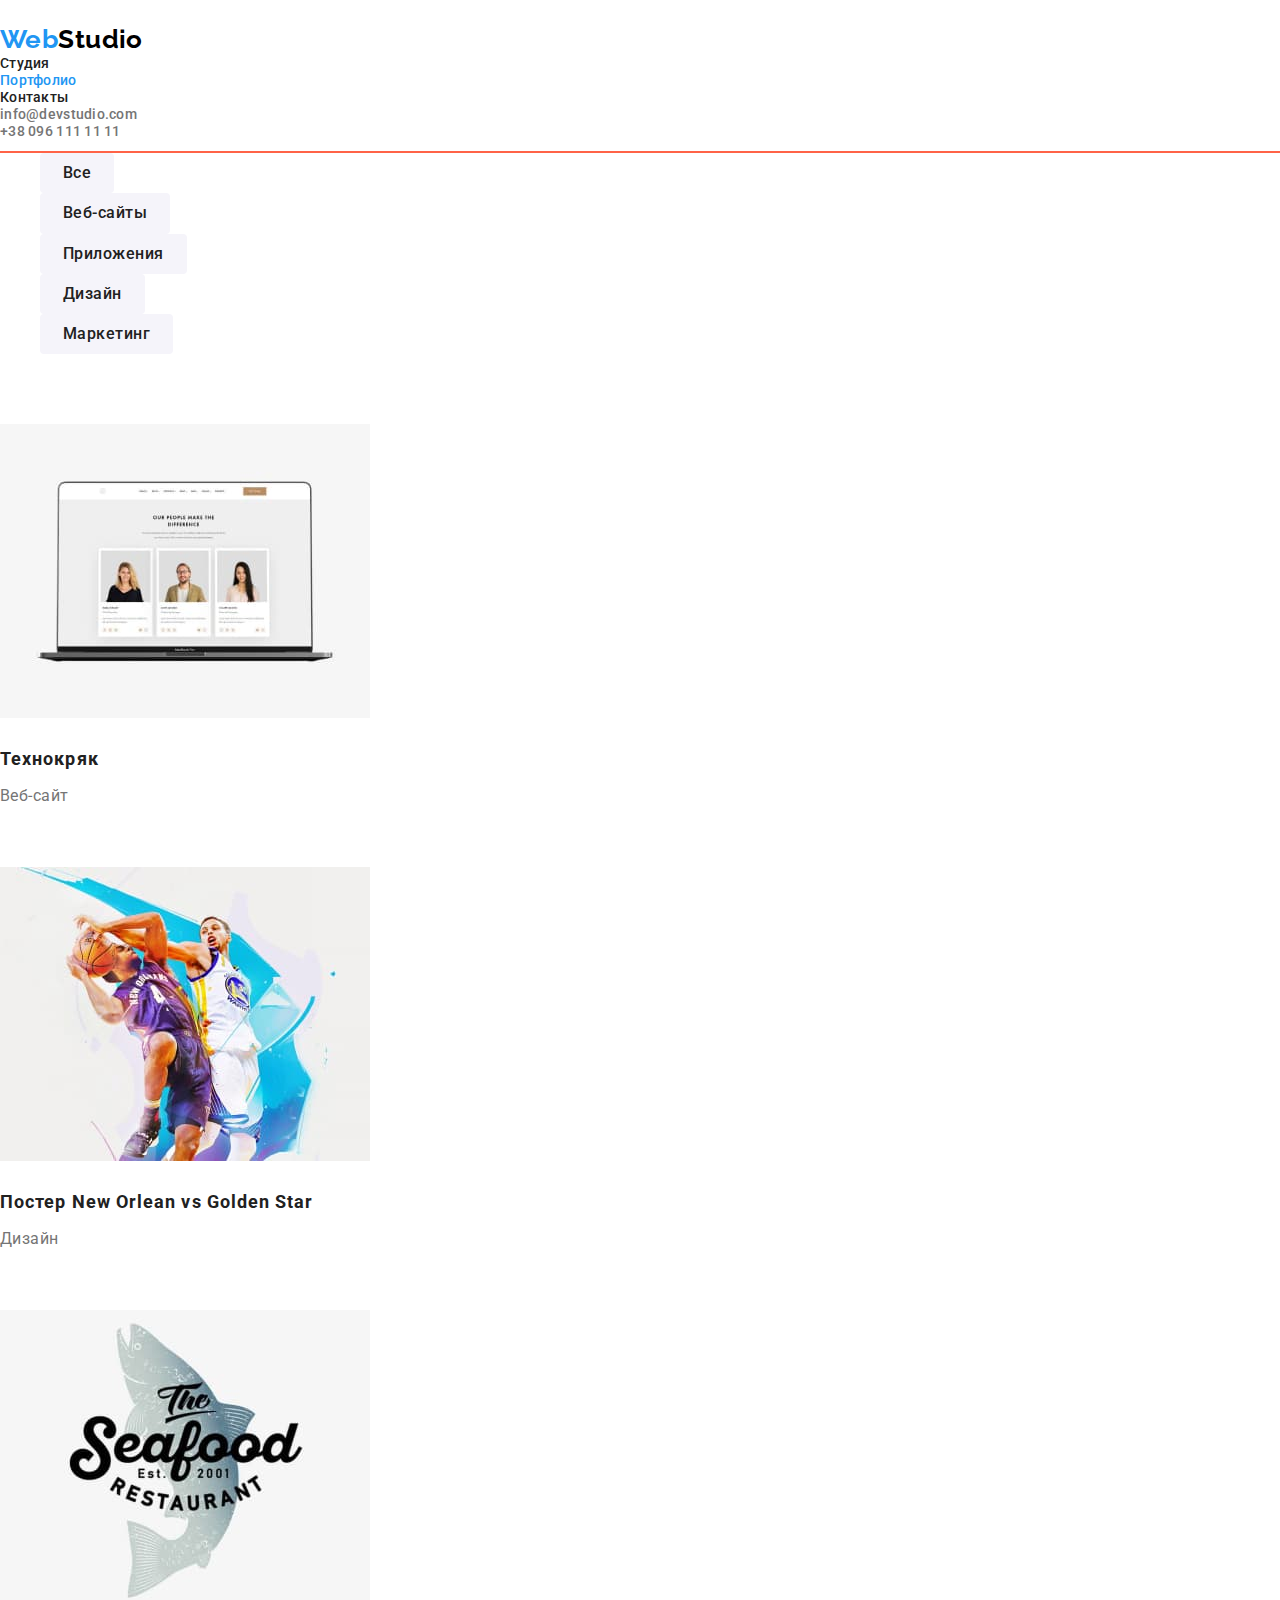
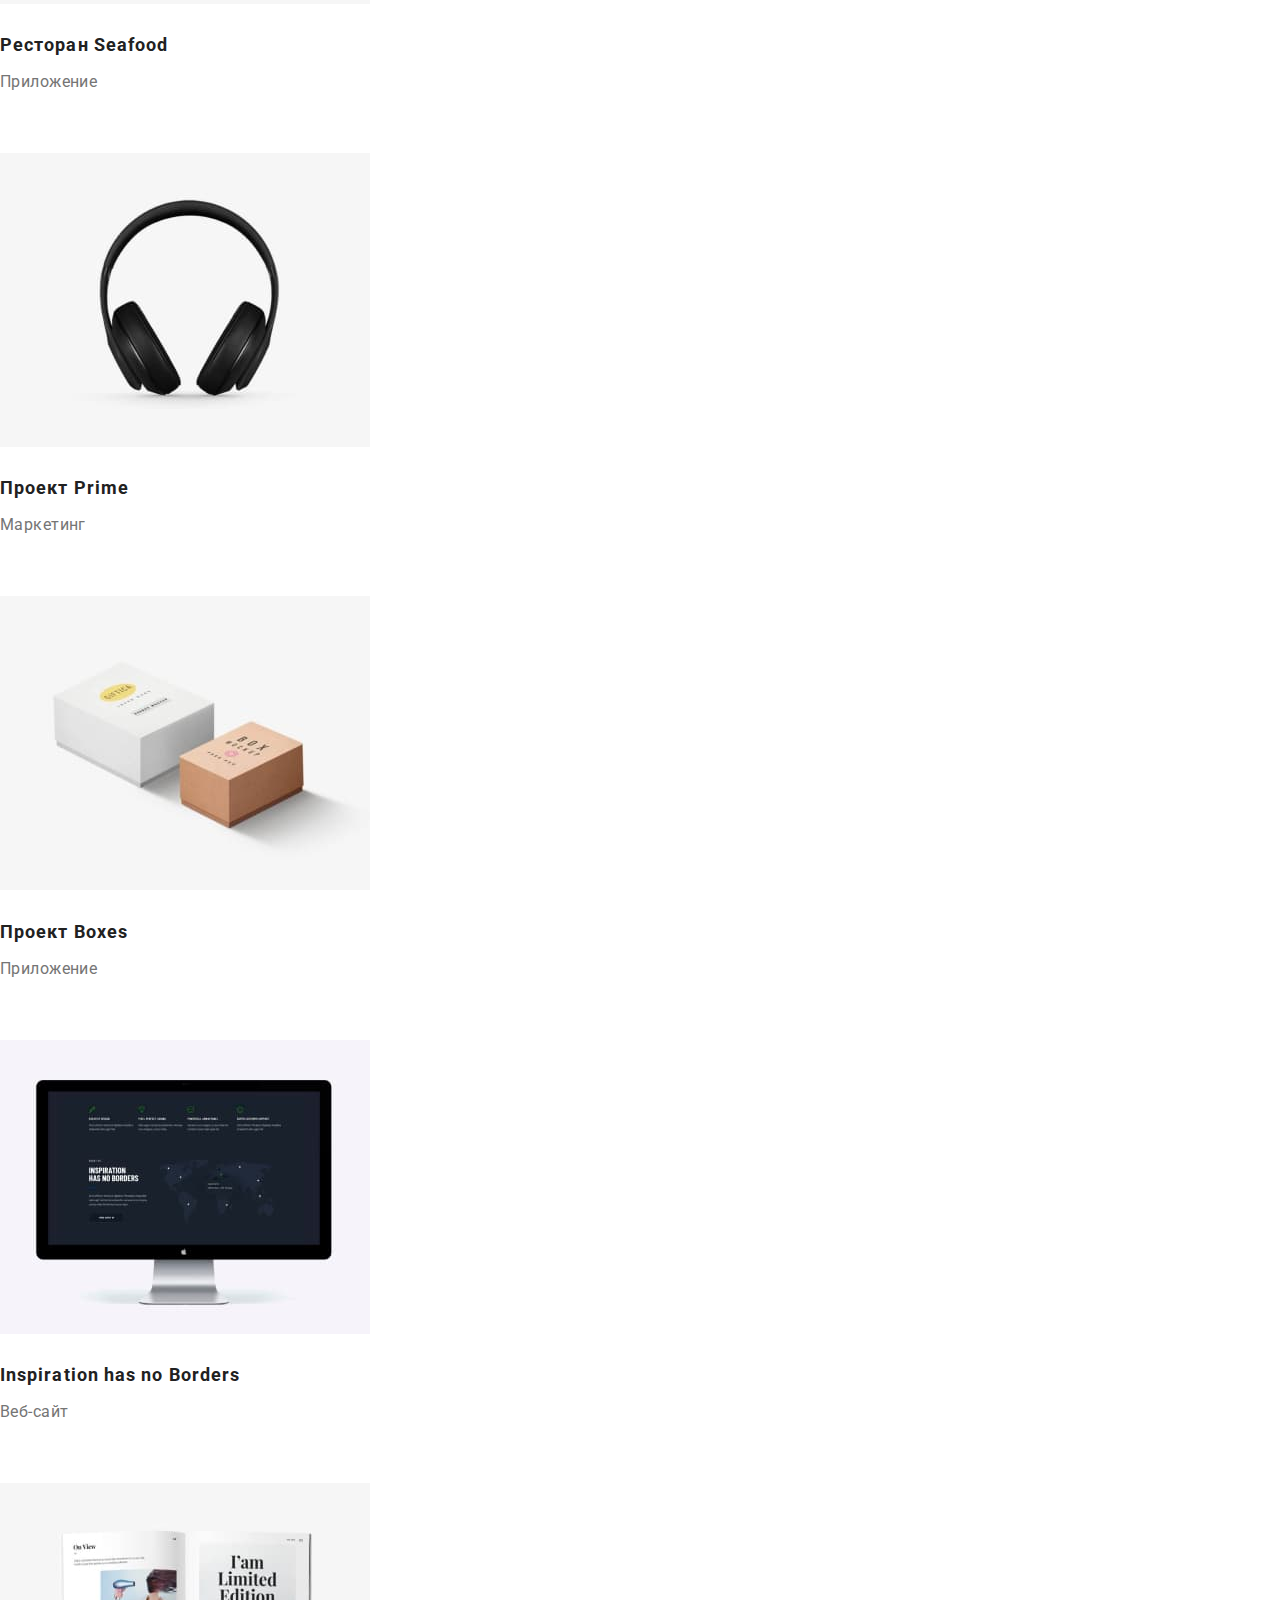
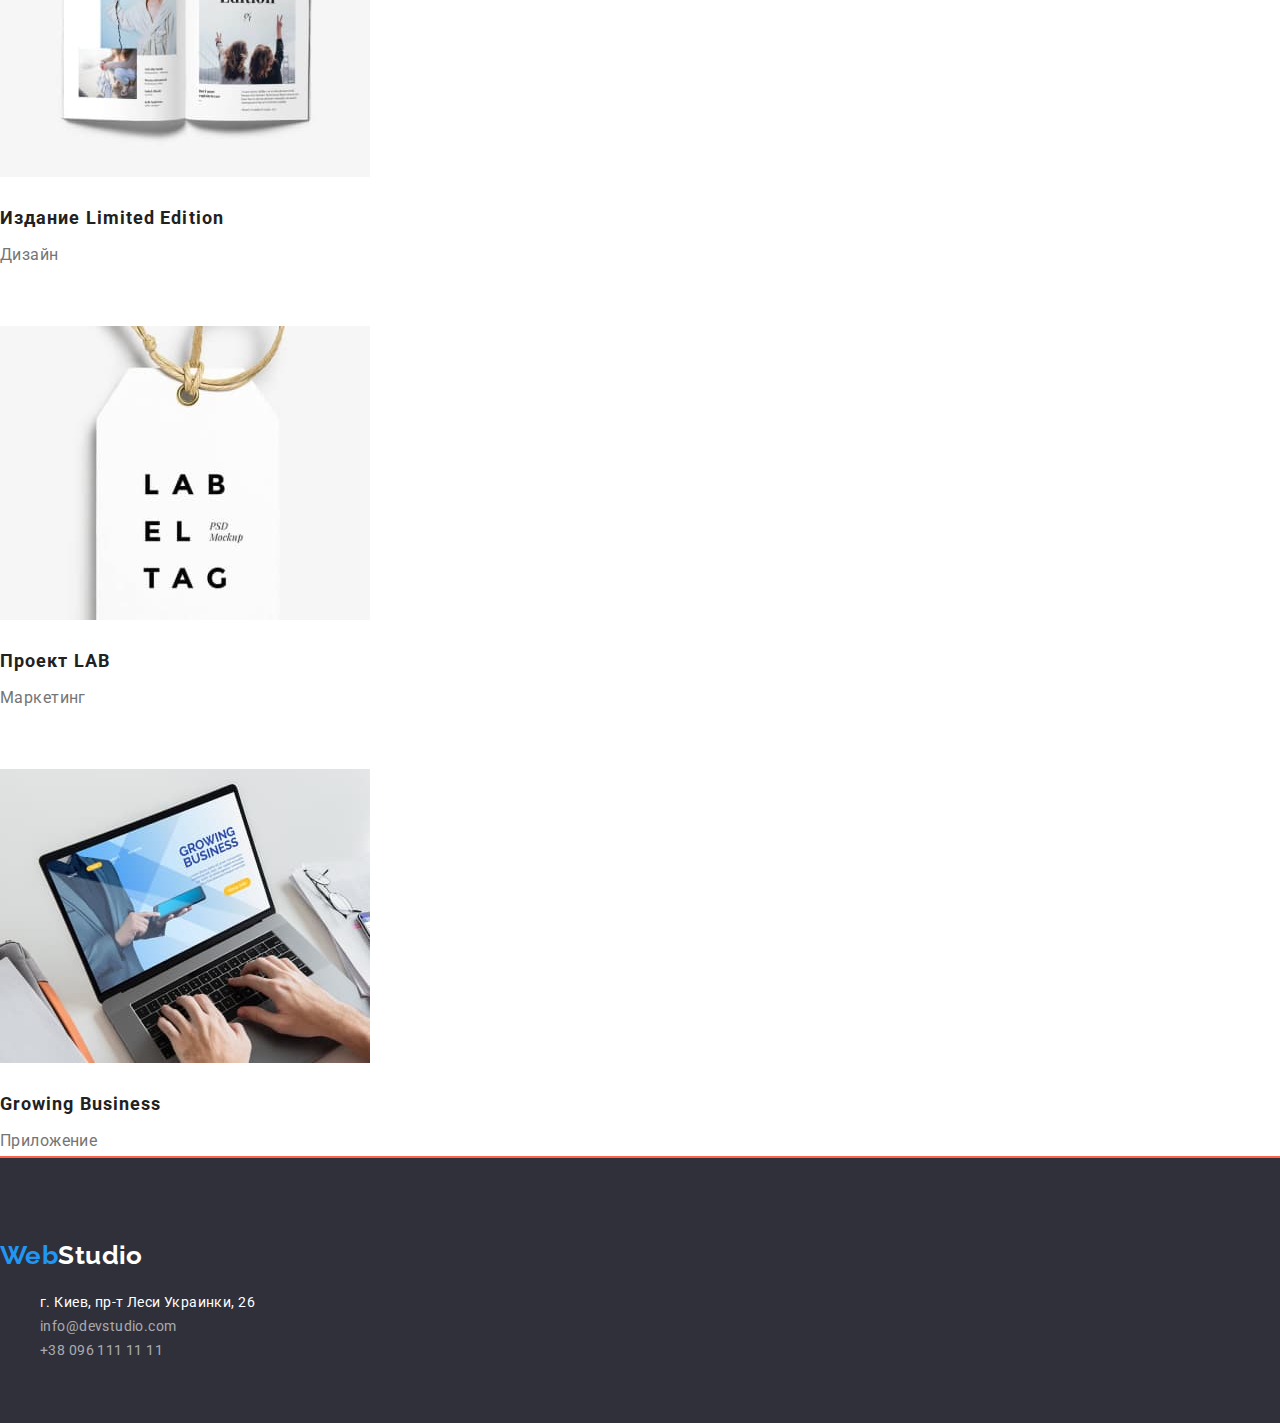
==== portfolio.html @ bc40f43e "Start" ====
<!DOCTYPE html>
<html lang="en">
<head>
    <meta charset="UTF-8">
    <meta http-equiv="X-UA-Compatible" content="IE=edge">
    <meta name="viewport" content="width=device-width, initial-scale=1.0">
    <title>Portfolio</title>
    <link rel="stylesheet" href="https://cdnjs.cloudflare.com/ajax/libs/modern-normalize/1.1.0/modern-normalize.min.css">
    <link href="https://fonts.googleapis.com/css2?family=Raleway:wght@700&family=Roboto:wght@400;500;700;900&display=swap" rel="stylesheet">
    <link rel="stylesheet" href="./css/styles.css">
</head>
<body>
    <header class="header">
        <!--Шапка сайта-->
        <nav>
            <a href="./index.html" class="logo"><span class="web">Web</span><span class="studio-head">Studio</span></a>
            <ul class="list">
                <li class="list-nav"><a href="./index.html" class="link">Студия</a></li>
                <li class="list-nav"><a href="./portfolio.html" class="portfolio link">Портфолио</a></li>
                <li class="list-nav"><a href="" class="link">Контакты</a></li>
            </ul>
            </nav>
            <ul class="list">
                <li class="list-auth"><a href="mailto:info@devstudio.com" class="button-auth">info@devstudio.com</a></li>
                <li class="list-auth"><a href="tel:+380961111111" class="button-auth">+38 096 111 11 11</a></li>

            </ul>
        
    </header>
    <main>
    <section class="conteiner">
        <h1 class="visually-hidden">Примеры работ</h1>
        <!-- Герой -->
        <ul class="filter">
            <li class="list"><button type="button" class="button-portfolio">Все</button></li>
            <li class="list"><button type="button" class="button-portfolio">Веб-сайты</button></li>
            <li class="list"><button type="button" class="button-portfolio">Приложения</button></li>
            <li class="list"><button type="button" class="button-portfolio">Дизайн</button></li>
            <li class="list"><button type="button" class="button-portfolio">Маркетинг</button></li>
           

        </ul>
        <ul class="list">
            <li><a href="" class="examples-link">
                <img src="./images/picture4.jpg" alt="Технокряк" width="370" height="294" class="pictures"> 
                <h2 class="examples-title">Технокряк</h2>
                <p class="examples-text">Веб-сайт</p>
                </a>
            </li>
            <li><a href="" class="examples-link">
                <img src="./images/picture5.jpg" alt="Постер" width="370" height="294" class="pictures">
                <h2 class="examples-title">Постер New Orlean vs Golden Star</h2>
                <p class="examples-text">Дизайн</p>
            </a>
            </li>
            <li>
                <a href="" class="examples-link">
                <img src="./images/picture6.jpg" alt="Ресторан Seafood" width="370" height="294" class="pictures">
                <h2 class="examples-title">Ресторан Seafood</h2>
                <p class="examples-text">Приложение</p>
            </a>
            
            </li>
            <li>
                <a href="" class="examples-link">
                <img src="./images/picture7.jpg" alt="Проект Prime" width="370" height="294" class="pictures">
                <h2 class="examples-title">Проект Prime</h2>
                <p class="examples-text">Маркетинг</p>
            </a>
            </li>
            <li>
                <a href="" class="examples-link">
                <img src="./images/picture8.jpg" alt="Проект Boxes" width="370" height="294" class="pictures">
                <h2 class="examples-title">Проект Boxes</h2>
                <p class="examples-text">Приложение</p>
            </a>
            </li>
            <li>
                <a href="" class="examples-link">
                <img src="./images/picture9.jpg" alt="Inspiration" width="370" height="294" class="pictures">
                <h2 class="examples-title">Inspiration has no Borders</h2>
                <p class="examples-text">Веб-сайт</p>
            </a>
            </li>
            <li>
                <a href="" class="examples-link">
                <img src="./images/picture10.jpg" alt="Издание" width="370" height="294" class="pictures">
                <h2 class="examples-title">Издание Limited Edition</h2>
                <p class="examples-text">Дизайн</p>
            </a>
            </li>
            <li>
                <a href="" class="examples-link">
                <img src="./images/picture11.jpg" alt="Проект LAB" width="370" height="294" class="pictures">
                <h2 class="examples-title">Проект LAB</h2>
                <p class="examples-text">Маркетинг</p>
            </a>
            </li>
            <li class="list">
                <a href="" class="examples-link">
                <img src="./images/picture12.jpg" alt="Growing Business" width="370" height="294" class="pictures">
                <h2 class="examples-title">Growing Business </h2>
                <p class="examples-text">Приложение</p>
            </a>
            </li>
        </ul>
    </section>
</main>
<footer class="footer">
    <!--Футер-->
    <a href="./index.html" class="logo"><span class="web">Web</span><span class="studio-footer">Studio</span></a>
<address>
   <ul class="list-adress">
  <li class="list"> <a href="https://goo.gl/maps/uKGxG5egsuMHE9eL8" target="_blank" rel="noopener norefferrer" class="map">г. Киев, пр-т Леси Украинки, 26</a></li>
   <li class="list"><a href="mailto:info@example.com" class="mail">info@devstudio.com</a></li>
   <li class="list"> <a href="tel:+380961111111" class="telephone">+38 096 111 11 11</a>

   </li>
</ul>
</address>

</footer>
</body>
</html>
---- css/styles.css ----
:root{
    --head-text-color:#FFFFFF;
    --secondary-hesd-color:#212121;
    --primary-text-color: #757575;
    --acent-color: #2196F3;
    --main-bacground-color:#E5E5E5;
    --bacground-hero-color:#2F303A;
    --footer-text-color: rgba(255, 255, 255, 0.6);
    --backgroun-footer-color: #2F303A;
    --logo-color: #000000;
    --team-background-color: #F5F4FA;



}
body{
    background-color: var(--head-text-color);
    color: var(--primary-text-color);
    font-family: "Roboto", sans-serif;
    font-size: 14px;
    letter-spacing: 0.03em;
    
    
}
.conteiner{
    margin-left: auto;
    margin-right: auto;
    width: 1200;
    outline: 2px solid tomato;
}
.button {
    display: inline-block;
    cursor: pointer;
    border-radius: 4px;
    border: 1px solid transparent;
    
    }
.visually-hidden{
    position: absolute;
    width: 1px;
    height: 1px;
    margin: -1px;
    border: 0;
    padding: 0;

    white-space: nowrap;
    clip-path: inset(100%);
    clip: rect(0 0 0 0);
    overflow: hidden;
    margin-top: 0;
    margin-bottom: 0;

}

.list{
list-style: none;
padding-left: 0;
margin: 0;
padding: 0px;
}



.list:hover,
.list:focus{
    color: var(--acent-color);
}
.link {
text-decoration: none;
color:var(--secondary-hesd-color);
font-family: 'Roboto';
font-weight: 500;
font-size: 14px;
line-height: 1.14;
letter-spacing: 0.02em;
}
.link:hover,
.link:focus{
    color: var(--acent-color);

}
.studia{
    color: var(--acent-color);

}
.feature-list{
    list-style: none;

}



.logo {
    color: var(--bacground-hero-color);
    font-family: "Raleway",sans-serif;
    font-weight: 700;
    font-size: 26px;
    line-height: 1.19;
    text-decoration: none; 
    display: inline-block;
    margin-top: 24px;
     
}


.studio-head{
    color: var(--logo-color);
}
.web{
    color: var(--acent-color);
}


 /* Site nav */

.link.portfolio{
    color: var(--acent-color);

}
.button-auth{
    color: var(--primary-text-color);
    font-family: 'Roboto';
font-weight: 500;
font-size: 14px;
line-height: 1.2;
letter-spacing: 0.02em;
text-decoration: none;
    
    
}
.button-auth:hover,
.button-auth:focus{
    color: var(--acent-color);
}
/* site autintification */

/*  site hero */
.hero{
    background-color:var(--bacground-hero-color) ;
    text-align: center;

}
.hero-title{
    margin-top: 0px;
    margin-bottom: 40px;
    color: var(--head-text-color);
    font-family: "Roboto";
font-weight: 900;
font-size: 44px;
line-height: 1.36;
letter-spacing: 0.06em;
text-align: center;
text-transform: uppercase;
}
.button-main{
    background-color: var(--acent-color);
    color: var(--head-text-color);
    font-family: "Roboto";
font-weight: 700;
font-size: 16px;
line-height: 1.87;
display: inline-block;
align-items: center;
text-align: center;
letter-spacing: 0.06em;
border-radius: 4px;
min-width: 200px;
padding: 10px 32px;


}
.hero{
    
}

    


/* Features*/
.section{
    padding-top: 94px;
    padding-bottom: 94px;
}
.feature-list .title{
    text-transform: uppercase;
    color: var(--secondary-hesd-color);
    font-family: "Roboto";
font-weight: 700;
font-size: 14px;
line-height: 1.14;
margin-top: 0;
margin-bottom: 0;

}
.feature-list{
 margin-top: 0;
margin-bottom: 0;


}
.feature-text{
    font-family: 'Roboto';
font-weight: 400;
font-size: 14px;
line-height: 1.71;
letter-spacing: 0.03em;
margin-top: 0;
margin-bottom: 94px;
}
.team-text{color: var(--primary-text-color);
    font-family: 'Roboto';
    font-weight: 400;
    font-size: 14px;
    line-height: 1.71;

}
/* Specialisation */
.specialisation-list {
    display: inline-block;
    margin-top: 0;
    margin-bottom: 94px;

}

.team{
    background-color:  var(--team-background-color);
}
.specialisation-title{
    margin-top: 0;
    margin-bottom: 50px;
    color: var(--secondary-hesd-color);
    font-family: "Roboto";
font-weight: 700;
font-size: 36px;
line-height: 1.17;
text-align: center;
letter-spacing: 0.03em;
}
/* Team */
.team-list{
    display: inline-block;
    text-align: center;
}
.team-title{
    color: var(--secondary-hesd-color);
    font-family: "Roboto";
font-weight: 700;
font-size: 36px;
line-height: 1.17;
text-align: center;
letter-spacing: 0.03em;
margin-top: 0;
margin-bottom: 50px;
padding-top: 94px;

}

.team-list .title.secondary{
    color: var(--secondary-hesd-color) ;
    font-family: "Roboto";
font-weight: 500;
font-size: 16px;
line-height: 1.19;
letter-spacing: 0.03em;
margin-top: 30px;
margin-bottom: 0;

}
.team-list .team-text{
    color:var(--primary-text-color);
    font-family: "Roboto";
font-size: 16px;
line-height: 1.91;
letter-spacing: 0.03em;
display: inline-block;
margin-top: 10px;
margin-bottom: 30px;
    
}
 
 /* Footer */
 .footer {
    background-color: var(--bacground-hero-color);
   
    padding-top: 60px;
 }
 .studio-footer{
     color: var(--head-text-color);
 }
 .list-adress {
     display: inline-block;
     margin-top: 20px;
     margin-bottom: 60px;

 }

 .map {
     color: var(--head-text-color);
    font-family: "Roboto";
font-style: normal;
font-weight: 400;
font-size: 14px;
line-height: 1.71;
letter-spacing: 0.03em;
    text-decoration: none;
 }
 .map:hover,
 .map:focus{
     color: var(--acent-color);
 }
 .mail {
     color: rgba(255, 255, 255, 0.6);
    font-family: "Roboto";
    font-style: normal;
    font-weight: 400;
    font-size: 14px;
    line-height: 1.71;
    letter-spacing: 0.03em;
        text-decoration: none;

 }
 .mail:hover,
 .mail:focus{
     color: var(--acent-color);
 }
.telephone{
    color: rgba(255, 255, 255, 0.6);
    font-family: "Roboto";
    font-style: normal;
    font-weight: 400;
    font-size: 14px;
    line-height: 1.71;
    letter-spacing:0.03em%;
        text-decoration: none;
}
.telephone:hover,
.telephone:focus{
     color: var(--acent-color);
}


 /* Potfolio */
.button-portfolio {
    background-color: var(--team-background-color);
    color: var(--secondary-hesd-color);
    font-family: "Roboto";
font-weight: 500;
font-size: 16px;
line-height: 1.63;
letter-spacing: 0.03em;
border-radius: 4px;
border: 1px solid transparent;
padding: 6px 22px;


}
.button-portfolio:hover,
.button-portfolio:focus{
     background-color: var(--acent-color);
     color: var(--head-text-color);
 }
.examples-title {
    color: var(--secondary-hesd-color);
    font-family: "Roboto";
    font-weight: 700;
    font-size: 18px;
    line-height: 2;
    letter-spacing: 0.06em;
    text-decoration: none;
    margin-top: 0;
    margin-bottom: 0;

    padding-top: 20px;

}
.examples-link {
    display: inline-block;
    text-decoration: none;  
    margin-top: 56px;
}
.examples-text{
    color: var(--primary-text-color);
    font-weight: 400;
font-size: 16px;
line-height: 1.88;
margin-top: 4px;
margin-bottom: 0;
}
.pictures{
    margin-top: 0;
    margin-bottom: 0;
}
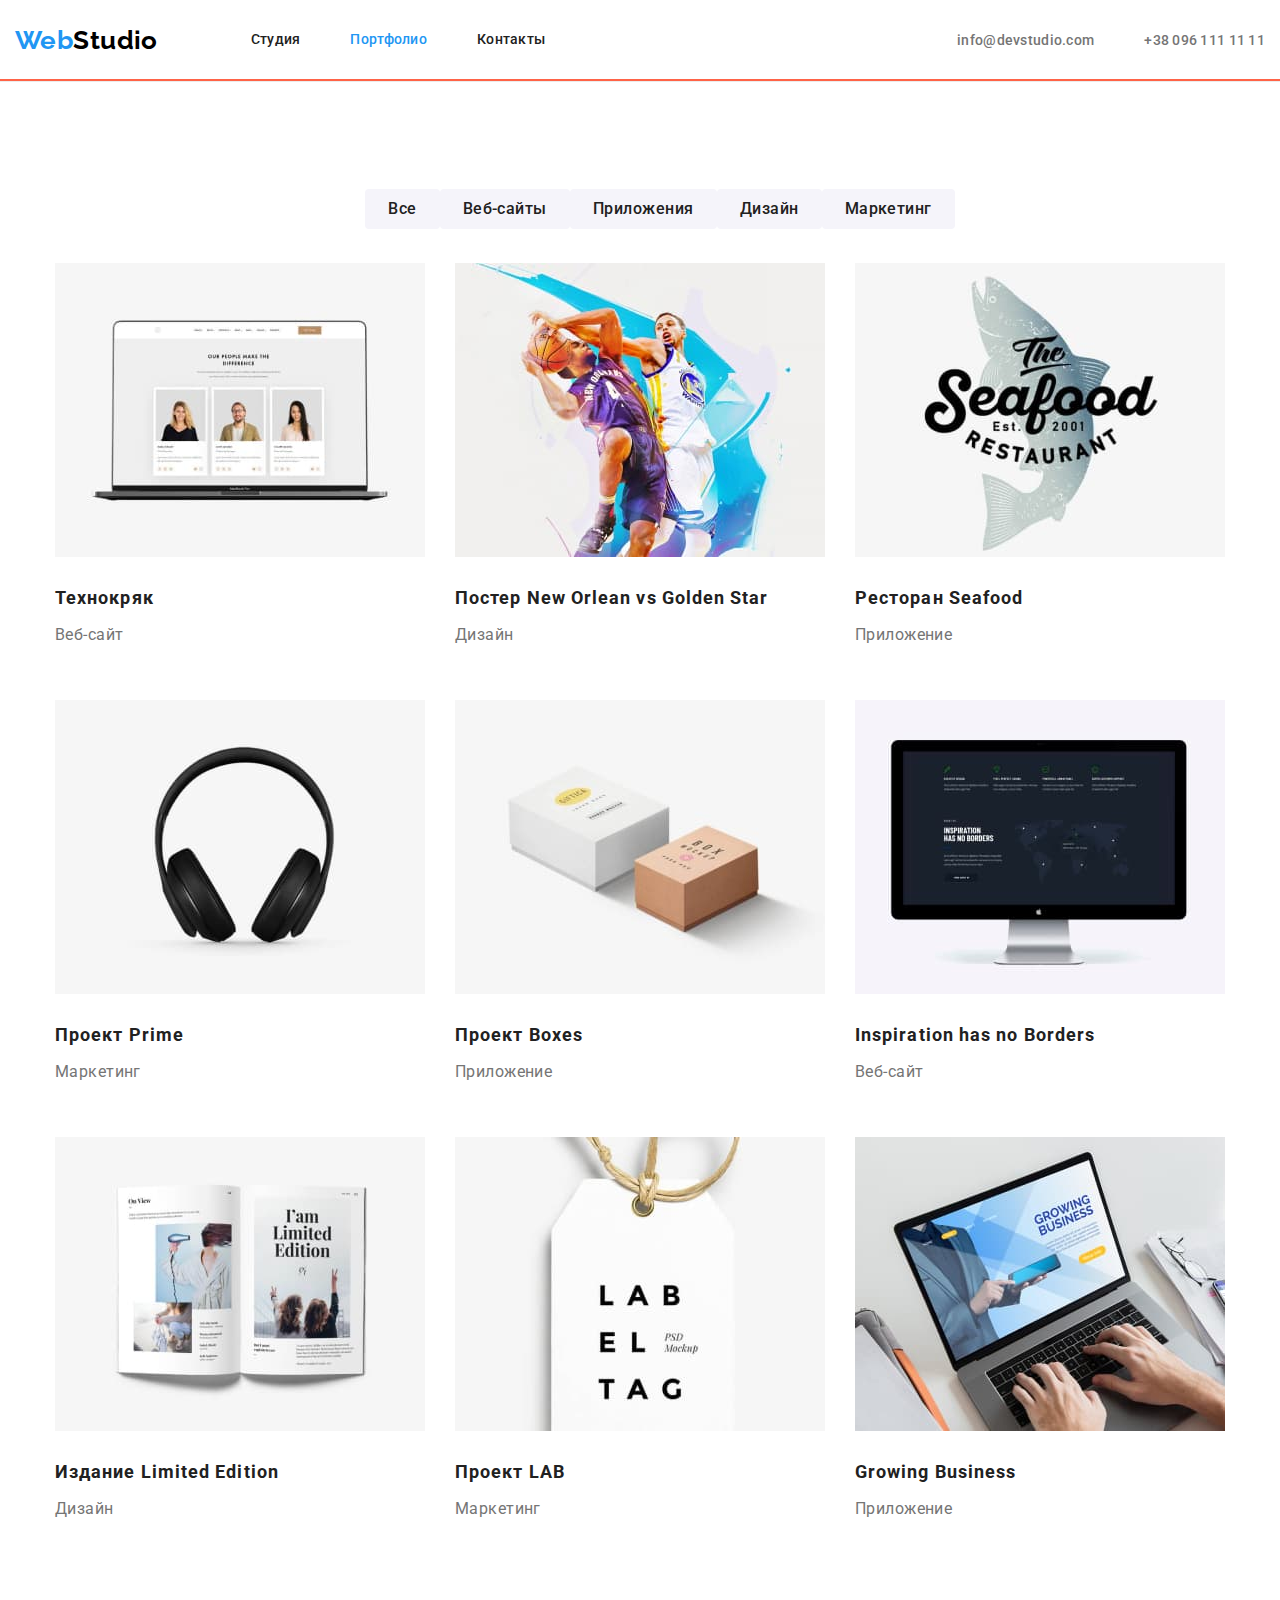
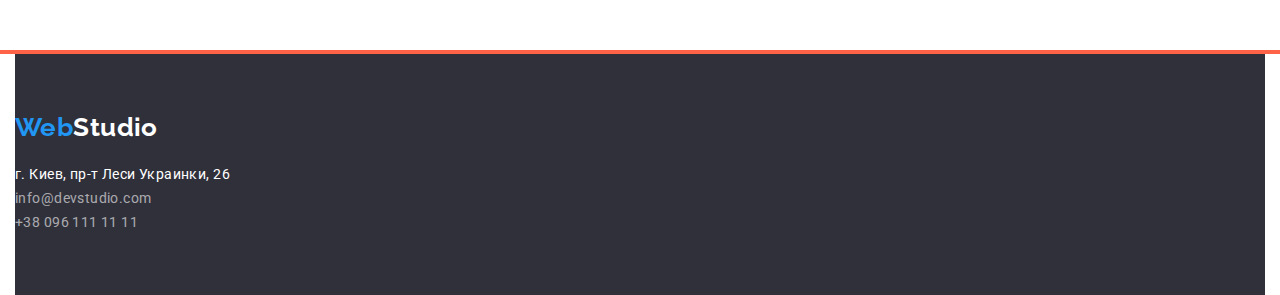
==== commit 3c2f2d6d: "Домашнее задание 3" ====
--- a/portfolio.html
+++ b/portfolio.html
@@ -9,24 +9,31 @@
     <link href="https://fonts.googleapis.com/css2?family=Raleway:wght@700&family=Roboto:wght@400;500;700;900&display=swap" rel="stylesheet">
     <link rel="stylesheet" href="./css/styles.css">
 </head>
+
 <body>
-    <header class="header">
+
+
+    <header class="page-header">
         <!--Шапка сайта-->
-        <nav>
+        <div class="conteiner main-nav">
+        <nav class="site-nav">
             <a href="./index.html" class="logo"><span class="web">Web</span><span class="studio-head">Studio</span></a>
             <ul class="list">
                 <li class="list-nav"><a href="./index.html" class="link">Студия</a></li>
                 <li class="list-nav"><a href="./portfolio.html" class="portfolio link">Портфолио</a></li>
                 <li class="list-nav"><a href="" class="link">Контакты</a></li>
-            </ul>
-            </nav>
-            <ul class="list">
-                <li class="list-auth"><a href="mailto:info@devstudio.com" class="button-auth">info@devstudio.com</a></li>
-                <li class="list-auth"><a href="tel:+380961111111" class="button-auth">+38 096 111 11 11</a></li>
+        </ul>
+        </nav>
+        <ul class="list">
+            <li class="list-auth"><a href="mailto:info@devstudio.com" class="button-auth">info@devstudio.com</a></li>
+            <li class="list-auth"><a href="tel:+380961111111" class="button-auth">+38 096 111 11 11</a></li>
 
-            </ul>
-        
-    </header>
+        </ul>
+    </div>
+  
+</header>
+
+    <!-- Головна -->
     <main>
     <section class="conteiner">
         <h1 class="visually-hidden">Примеры работ</h1>
@@ -40,20 +47,20 @@
            
 
         </ul>
-        <ul class="list">
-            <li><a href="" class="examples-link">
+        <ul class="list-porto">
+            <li class="list-portfolio"><a href="" class="examples-link">
                 <img src="./images/picture4.jpg" alt="Технокряк" width="370" height="294" class="pictures"> 
                 <h2 class="examples-title">Технокряк</h2>
                 <p class="examples-text">Веб-сайт</p>
                 </a>
             </li>
-            <li><a href="" class="examples-link">
+            <li class="list-portfolio"><a href="" class="examples-link">
                 <img src="./images/picture5.jpg" alt="Постер" width="370" height="294" class="pictures">
                 <h2 class="examples-title">Постер New Orlean vs Golden Star</h2>
                 <p class="examples-text">Дизайн</p>
             </a>
             </li>
-            <li>
+            <li class="list-portfolio">
                 <a href="" class="examples-link">
                 <img src="./images/picture6.jpg" alt="Ресторан Seafood" width="370" height="294" class="pictures">
                 <h2 class="examples-title">Ресторан Seafood</h2>
@@ -61,42 +68,42 @@
             </a>
             
             </li>
-            <li>
+            <li class="list-portfolio">
                 <a href="" class="examples-link">
                 <img src="./images/picture7.jpg" alt="Проект Prime" width="370" height="294" class="pictures">
                 <h2 class="examples-title">Проект Prime</h2>
                 <p class="examples-text">Маркетинг</p>
             </a>
             </li>
-            <li>
+            <li class="list-portfolio">
                 <a href="" class="examples-link">
                 <img src="./images/picture8.jpg" alt="Проект Boxes" width="370" height="294" class="pictures">
                 <h2 class="examples-title">Проект Boxes</h2>
                 <p class="examples-text">Приложение</p>
             </a>
             </li>
-            <li>
+            <li class="list-portfolio">
                 <a href="" class="examples-link">
                 <img src="./images/picture9.jpg" alt="Inspiration" width="370" height="294" class="pictures">
                 <h2 class="examples-title">Inspiration has no Borders</h2>
                 <p class="examples-text">Веб-сайт</p>
             </a>
             </li>
-            <li>
+            <li class="list-portfolio">
                 <a href="" class="examples-link">
                 <img src="./images/picture10.jpg" alt="Издание" width="370" height="294" class="pictures">
                 <h2 class="examples-title">Издание Limited Edition</h2>
                 <p class="examples-text">Дизайн</p>
             </a>
             </li>
-            <li>
+            <li class="list-portfolio">
                 <a href="" class="examples-link">
                 <img src="./images/picture11.jpg" alt="Проект LAB" width="370" height="294" class="pictures">
                 <h2 class="examples-title">Проект LAB</h2>
                 <p class="examples-text">Маркетинг</p>
             </a>
             </li>
-            <li class="list">
+            <li class="list-portfolio">
                 <a href="" class="examples-link">
                 <img src="./images/picture12.jpg" alt="Growing Business" width="370" height="294" class="pictures">
                 <h2 class="examples-title">Growing Business </h2>
@@ -106,6 +113,9 @@
         </ul>
     </section>
 </main>
+
+<!-- Футер , -->
+<div class="conteiner">
 <footer class="footer">
     <!--Футер-->
     <a href="./index.html" class="logo"><span class="web">Web</span><span class="studio-footer">Studio</span></a>
@@ -120,5 +130,6 @@
 </address>
 
 </footer>
+</div>
 </body>
 </html>--- a/css/styles.css
+++ b/css/styles.css
@@ -9,6 +9,7 @@
     --backgroun-footer-color: #2F303A;
     --logo-color: #000000;
     --team-background-color: #F5F4FA;
+    --head-line-color: #ECECEC;
 
 
 
@@ -25,7 +26,9 @@
 .conteiner{
     margin-left: auto;
     margin-right: auto;
-    width: 1200;
+    width: 1230;
+    padding-left: 15px;
+    padding-right: 15px;
     outline: 2px solid tomato;
 }
 .button {
@@ -54,9 +57,9 @@
 
 .list{
 list-style: none;
-padding-left: 0;
 margin: 0;
 padding: 0px;
+display: flex;
 }
 
 
@@ -81,6 +84,7 @@
 }
 .studia{
     color: var(--acent-color);
+    text-decoration: none;
 
 }
 .feature-list{
@@ -89,6 +93,44 @@
 }
 
 
+/* Header */
+.main-nav{
+    display: flex;
+    align-items: center;
+    justify-content:space-between;
+    outline: 1px solid var(--head-line-color);
+}
+.site-nav{
+    display: flex;
+    align-items: center;
+    margin-left: 93px;
+}
+.site-nav:first-child{
+    margin-left: 0;
+
+}
+
+
+.list-nav{
+    display: block;
+    margin-right: 50px;
+    padding-top: 32px;
+    padding-bottom: 32px;
+    text-decoration: none;
+    margin-right: 50px;
+
+color:var(--secondary-hesd-color);
+font-family: 'Roboto';
+font-weight: 500;
+font-size: 14px;
+line-height: 1.14;
+letter-spacing: 0.02em;
+   
+}
+.list-nav:last-child{
+    margin-right: 0;
+    
+}
 
 .logo {
     color: var(--bacground-hero-color);
@@ -96,9 +138,8 @@
     font-weight: 700;
     font-size: 26px;
     line-height: 1.19;
-    text-decoration: none; 
-    display: inline-block;
-    margin-top: 24px;
+    text-decoration: none;
+    margin-right: 93px;  
      
 }
 
@@ -112,10 +153,21 @@
 
 
  /* Site nav */
+ 
 
 .link.portfolio{
     color: var(--acent-color);
 
+}
+/* site autintification */
+.list-auth{
+    display: flex;
+    padding-top: 32px;
+    padding-bottom: 32px;
+    margin-left: auto;
+}
+.list-auth+ .list-auth{
+ margin-left: 50px;
 }
 .button-auth{
     color: var(--primary-text-color);
@@ -132,9 +184,10 @@
 .button-auth:focus{
     color: var(--acent-color);
 }
-/* site autintification */
+
 
 /*  site hero */
+
 .hero{
     background-color:var(--bacground-hero-color) ;
     text-align: center;
@@ -142,7 +195,7 @@
 }
 .hero-title{
     margin-top: 0px;
-    margin-bottom: 40px;
+    margin-bottom: 30px;
     color: var(--head-text-color);
     font-family: "Roboto";
 font-weight: 900;
@@ -168,18 +221,16 @@
 padding: 10px 32px;
 
 
-}
-.hero{
-    
-}
-
-    
-
+
+}
 
 /* Features*/
 .section{
+    margin-top: 0;
+    margin-bottom: 0;
     padding-top: 94px;
     padding-bottom: 94px;
+
 }
 .feature-list .title{
     text-transform: uppercase;
@@ -189,23 +240,34 @@
 font-size: 14px;
 line-height: 1.14;
 margin-top: 0;
-margin-bottom: 0;
+margin-bottom: 10px;
 
 }
 .feature-list{
  margin-top: 0;
 margin-bottom: 0;
-
-
+display: flex;
+justify-content:space-between;
+flex-wrap: wrap;
+
+}
+.feature-list .item{
+    width: 270px;
+}
+.feature-list+ .feature-list{
+    margin-left: 30px;
+}
+.feature-list:first-child{
+    margin-left: 0;
 }
 .feature-text{
-    font-family: 'Roboto';
+font-family: 'Roboto';
 font-weight: 400;
 font-size: 14px;
 line-height: 1.71;
 letter-spacing: 0.03em;
 margin-top: 0;
-margin-bottom: 94px;
+margin-bottom: 0;
 }
 .team-text{color: var(--primary-text-color);
     font-family: 'Roboto';
@@ -215,15 +277,31 @@
 
 }
 /* Specialisation */
+.specialisation{
+    margin-top: 0;
+}
 .specialisation-list {
+    list-style: none;
     display: inline-block;
     margin-top: 0;
     margin-bottom: 94px;
-
-}
+    display: flex;
+justify-content:space-between;
+flex-wrap: wrap;
+
+
+}
+.specialisation-item{
+    margin-right: 30px;
+}
+.specialisation-item:last-child{
+    margin-right: 0;
+}
+/* Team */
 
 .team{
     background-color:  var(--team-background-color);
+    padding-top: 94px;
 }
 .specialisation-title{
     margin-top: 0;
@@ -236,11 +314,16 @@
 text-align: center;
 letter-spacing: 0.03em;
 }
-/* Team */
 .team-list{
-    display: inline-block;
-    text-align: center;
-}
+    display: flex;
+    justify-content:space-between;
+flex-wrap: wrap;
+list-style: none;
+text-align: center;
+
+}
+
+
 .team-title{
     color: var(--secondary-hesd-color);
     font-family: "Roboto";
@@ -251,7 +334,7 @@
 letter-spacing: 0.03em;
 margin-top: 0;
 margin-bottom: 50px;
-padding-top: 94px;
+
 
 }
 
@@ -264,6 +347,7 @@
 letter-spacing: 0.03em;
 margin-top: 30px;
 margin-bottom: 0;
+text-align: center;
 
 }
 .team-list .team-text{
@@ -272,10 +356,11 @@
 font-size: 16px;
 line-height: 1.91;
 letter-spacing: 0.03em;
-display: inline-block;
+display: flex;
 margin-top: 10px;
 margin-bottom: 30px;
-    
+text-align: center;
+justify-content: center;
 }
  
  /* Footer */
@@ -291,6 +376,9 @@
      display: inline-block;
      margin-top: 20px;
      margin-bottom: 60px;
+     margin-left: 0;
+     margin-right: 0;
+     padding-inline-start: 0;
 
  }
 
@@ -303,6 +391,8 @@
 line-height: 1.71;
 letter-spacing: 0.03em;
     text-decoration: none;
+   
+
  }
  .map:hover,
  .map:focus{
@@ -340,6 +430,10 @@
 
 
  /* Potfolio */
+ .filter{
+     display: flex;
+     justify-content: center;
+ }
 .button-portfolio {
     background-color: var(--team-background-color);
     color: var(--secondary-hesd-color);
@@ -351,8 +445,13 @@
 border-radius: 4px;
 border: 1px solid transparent;
 padding: 6px 22px;
-
-
+text-align: center;
+margin-right: 8px;
+
+
+}
+.button-portfolio:last-child{
+    margin-right: 0;
 }
 .button-portfolio:hover,
 .button-portfolio:focus{
@@ -367,27 +466,50 @@
     line-height: 2;
     letter-spacing: 0.06em;
     text-decoration: none;
-    margin-top: 0;
+    margin-top: 20px;
+    margin-bottom: 4px;
+
+}
+.list-porto{
+    display: flex;
+    flex-wrap: wrap;
+    margin-top: 34px;
+    
+}
+.list-portfolio{
+    display: flex;
+    flex-wrap: wrap;
+    width: calc((100%-60)/3);
+    justify-content: space-between;
+    margin-right: 30px;
+    margin-bottom: 30px;
+}
+.list-portfolio:nth-child(3n){
+    margin-right: 0;
+}
+.list-portfolio:nth-last-child(-n + 3){
     margin-bottom: 0;
-
-    padding-top: 20px;
-
 }
 .examples-link {
     display: inline-block;
     text-decoration: none;  
-    margin-top: 56px;
+   
 }
 .examples-text{
     color: var(--primary-text-color);
     font-weight: 400;
 font-size: 16px;
 line-height: 1.88;
-margin-top: 4px;
-margin-bottom: 0;
+margin-top: 0;
+margin-bottom: 20px;
+
 }
 .pictures{
     margin-top: 0;
     margin-bottom: 0;
 }
- 
+section{
+    padding-top: 94px;
+    padding-bottom: 94px;
+
+}
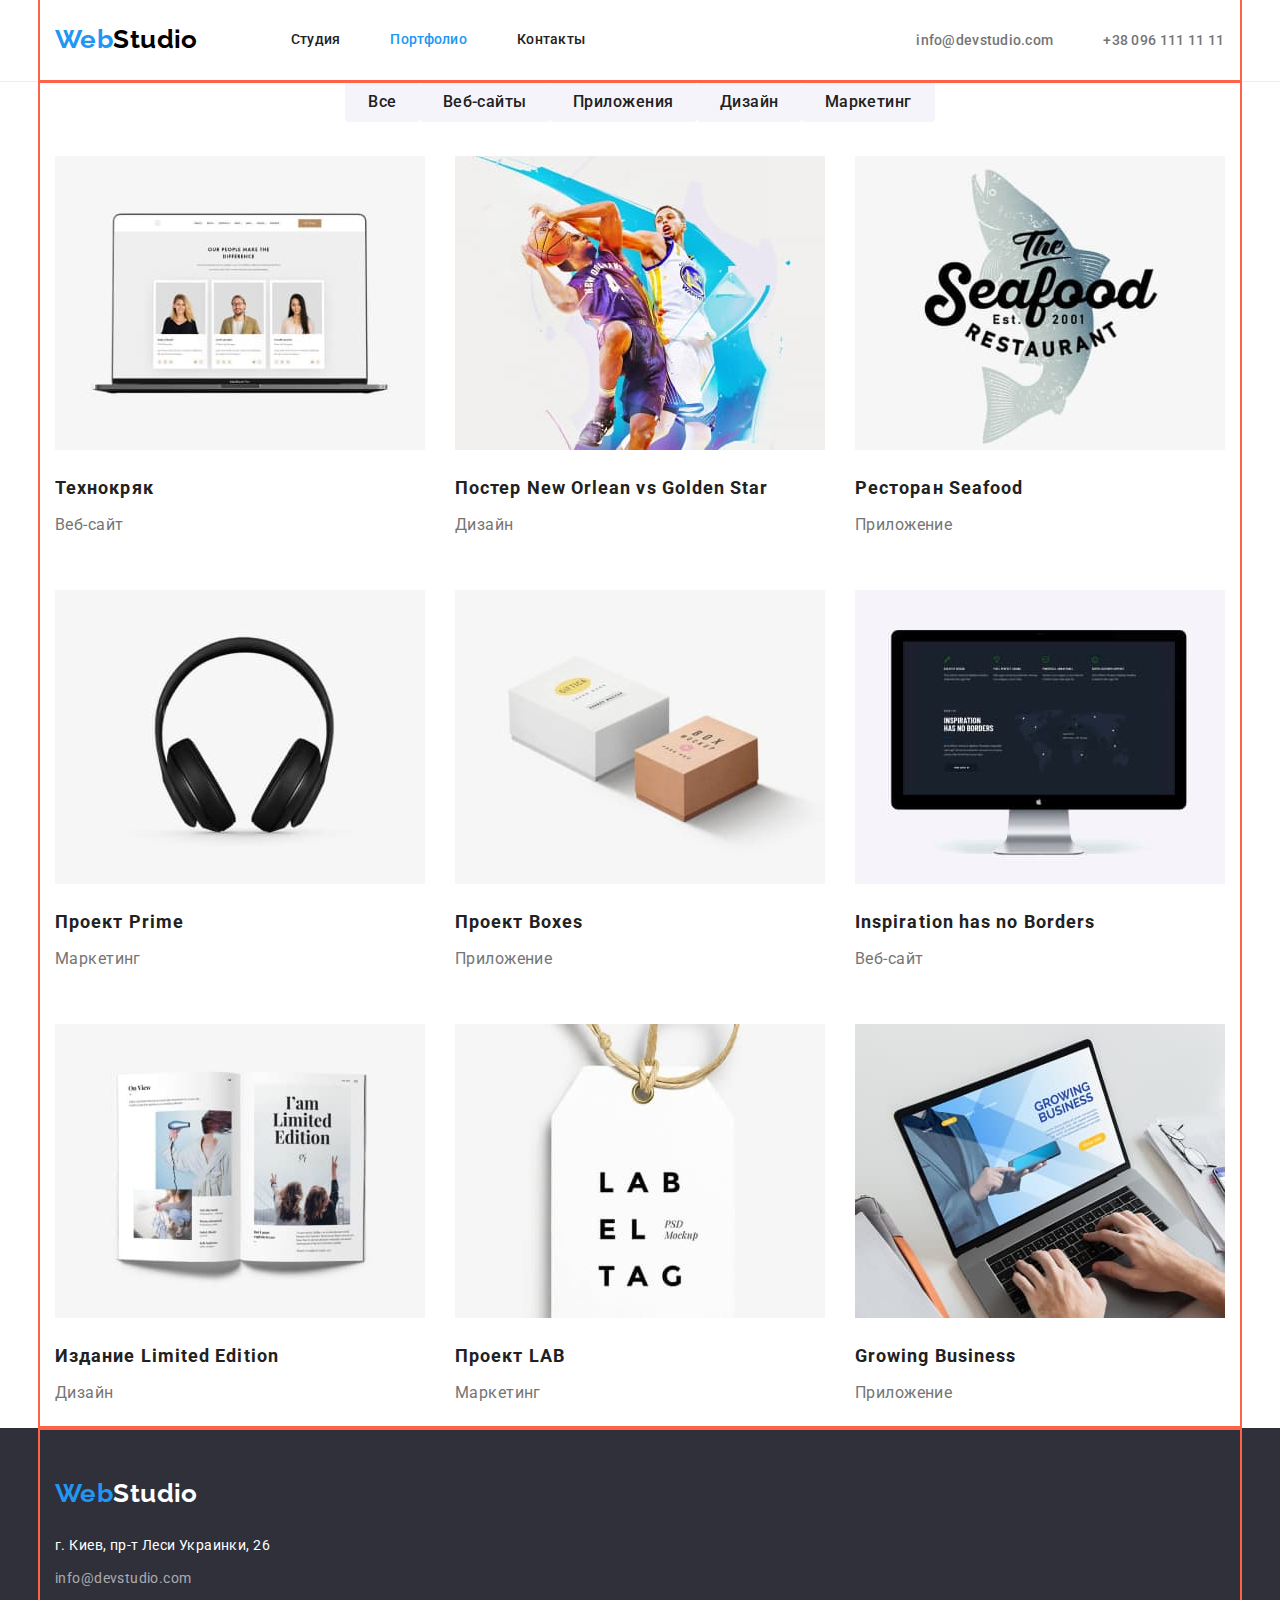
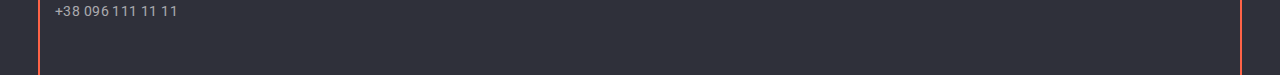
==== commit dc1980c2: "Измененное дз3" ====
--- a/portfolio.html
+++ b/portfolio.html
@@ -13,41 +13,43 @@
 <body>
 
 
-    <header class="page-header">
+<header class="page-header">
+    <div class="conteiner main-nav">
         <!--Шапка сайта-->
-        <div class="conteiner main-nav">
+
         <nav class="site-nav">
             <a href="./index.html" class="logo"><span class="web">Web</span><span class="studio-head">Studio</span></a>
-            <ul class="list">
-                <li class="list-nav"><a href="./index.html" class="link">Студия</a></li>
-                <li class="list-nav"><a href="./portfolio.html" class="portfolio link">Портфолио</a></li>
-                <li class="list-nav"><a href="" class="link">Контакты</a></li>
-        </ul>
+            <ul class="list navigation">
+                <li class="list nav"><a href="./index.html" class="link ">Студия</a></li>
+                <li class="list nav"><a href="./portfolio.html" class="link portfolio">Портфолио</a></li>
+                <li class="list nav"><a href="" class="link">Контакты</a></li>
+            </ul>
         </nav>
-        <ul class="list">
-            <li class="list-auth"><a href="mailto:info@devstudio.com" class="button-auth">info@devstudio.com</a></li>
-            <li class="list-auth"><a href="tel:+380961111111" class="button-auth">+38 096 111 11 11</a></li>
+        <ul class="list autorization">
+            <li class="list auth"><a href="mailto:info@devstudio.com" class="button-auth">info@devstudio.com</a></li>
+            <li class="list auth"><a href="tel:+380961111111" class="button-auth">+38 096 111 11 11</a></li>
 
         </ul>
     </div>
-  
+
 </header>
 
     <!-- Головна -->
     <main>
-    <section class="conteiner">
+    <section class="main portfolio">
+        <div class="conteiner">
         <h1 class="visually-hidden">Примеры работ</h1>
         <!-- Герой -->
-        <ul class="filter">
-            <li class="list"><button type="button" class="button-portfolio">Все</button></li>
-            <li class="list"><button type="button" class="button-portfolio">Веб-сайты</button></li>
-            <li class="list"><button type="button" class="button-portfolio">Приложения</button></li>
-            <li class="list"><button type="button" class="button-portfolio">Дизайн</button></li>
-            <li class="list"><button type="button" class="button-portfolio">Маркетинг</button></li>
+        <ul class="list filter">
+            <li class="list"><button type="button" class="button portfolio">Все</button></li>
+            <li class="list"><button type="button" class="button portfolio">Веб-сайты</button></li>
+            <li class="list"><button type="button" class="button portfolio">Приложения</button></li>
+            <li class="list"><button type="button" class="button portfolio">Дизайн</button></li>
+            <li class="list"><button type="button" class="button portfolio">Маркетинг</button></li>
            
 
         </ul>
-        <ul class="list-porto">
+        <ul class="list porto">
             <li class="list-portfolio"><a href="" class="examples-link">
                 <img src="./images/picture4.jpg" alt="Технокряк" width="370" height="294" class="pictures"> 
                 <h2 class="examples-title">Технокряк</h2>
@@ -111,16 +113,18 @@
             </a>
             </li>
         </ul>
+    </div>
     </section>
 </main>
 
 <!-- Футер , -->
-<div class="conteiner">
+
 <footer class="footer">
+    <div class="conteiner">
     <!--Футер-->
-    <a href="./index.html" class="logo"><span class="web">Web</span><span class="studio-footer">Studio</span></a>
+    <a href="./index.html" class="logo footer"><span class="web">Web</span><span class="studio-footer">Studio</span></a>
 <address>
-   <ul class="list-adress">
+   <ul class="list-adress list">
   <li class="list"> <a href="https://goo.gl/maps/uKGxG5egsuMHE9eL8" target="_blank" rel="noopener norefferrer" class="map">г. Киев, пр-т Леси Украинки, 26</a></li>
    <li class="list"><a href="mailto:info@example.com" class="mail">info@devstudio.com</a></li>
    <li class="list"> <a href="tel:+380961111111" class="telephone">+38 096 111 11 11</a>
@@ -128,8 +132,8 @@
    </li>
 </ul>
 </address>
+</div>
+</footer>
 
-</footer>
-</div>
 </body>
 </html>--- a/css/styles.css
+++ b/css/styles.css
@@ -10,7 +10,7 @@
     --logo-color: #000000;
     --team-background-color: #F5F4FA;
     --head-line-color: #ECECEC;
-
+    --background-main-button: #188CE8 ;
 
 
 }
@@ -19,119 +19,99 @@
     color: var(--primary-text-color);
     font-family: "Roboto", sans-serif;
     font-size: 14px;
-    letter-spacing: 0.03em;
-    
-    
+    letter-spacing: 0.03em; 
+    text-decoration: none;  
 }
 .conteiner{
     margin-left: auto;
     margin-right: auto;
-    width: 1230;
+    width: 1200px;
     padding-left: 15px;
     padding-right: 15px;
     outline: 2px solid tomato;
 }
-.button {
-    display: inline-block;
-    cursor: pointer;
-    border-radius: 4px;
-    border: 1px solid transparent;
-    
-    }
-.visually-hidden{
-    position: absolute;
-    width: 1px;
-    height: 1px;
-    margin: -1px;
-    border: 0;
-    padding: 0;
-
-    white-space: nowrap;
-    clip-path: inset(100%);
-    clip: rect(0 0 0 0);
-    overflow: hidden;
-    margin-top: 0;
-    margin-bottom: 0;
-
-}
-
 .list{
-list-style: none;
-margin: 0;
-padding: 0px;
-display: flex;
-}
-
-
-
-.list:hover,
+  list-style-type: none;
+  text-decoration: none;
+  display: flex;
+  margin: 0;
+  padding: 0;
+
+}
 .list:focus{
     color: var(--acent-color);
 }
+
 .link {
-text-decoration: none;
-color:var(--secondary-hesd-color);
-font-family: 'Roboto';
-font-weight: 500;
-font-size: 14px;
-line-height: 1.14;
-letter-spacing: 0.02em;
-}
-.link:hover,
-.link:focus{
-    color: var(--acent-color);
-
-}
-.studia{
-    color: var(--acent-color);
     text-decoration: none;
-
-}
-.feature-list{
-    list-style: none;
-
-}
-
-
-/* Header */
-.main-nav{
+    list-style-type: none;
+    color:var(--secondary-hesd-color);
+    font-family: 'Roboto';
+    font-weight: 500;
+    font-size: 14px;
+    line-height: 1.14;
+    letter-spacing: 0.02em;
+    }
+    .link:hover,
+    .link:focus{
+        color: var(--acent-color);
+    
+    }
+    .button {
+        display: inline-block;
+        cursor: pointer;
+        border-radius: 4px;
+        border: 1px solid transparent;
+    }   
+    .visually-hidden{
+        position: absolute;
+        width: 1px;
+        height: 1px;
+        margin: -1px;
+        border: 0;
+        padding: 0;
+        
+    
+        white-space: nowrap;
+        clip-path: inset(100%);
+        clip: rect(0 0 0 0);
+        overflow: hidden;
+        margin-top: 0;
+        margin-bottom: 0;
+    
+    }
+    h1,
+    h2,
+    h3,
+    h4,
+    h5,
+    h6,
+    p{
+        margin: 0;
+    }
+     img{
+         display: block;
+         max-width: 100%;
+         height: auto;
+     }
+     address{
+         font-style: normal;
+     }
+  a {
+      text-decoration: none;
+      color: var(--primary-text-color);
+  }
+    
+/* page-header */
+.conteiner.main-nav{
     display: flex;
     align-items: center;
-    justify-content:space-between;
-    outline: 1px solid var(--head-line-color);
-}
-.site-nav{
-    display: flex;
-    align-items: center;
-    margin-left: 93px;
-}
-.site-nav:first-child{
-    margin-left: 0;
-
-}
-
-
-.list-nav{
-    display: block;
-    margin-right: 50px;
-    padding-top: 32px;
-    padding-bottom: 32px;
-    text-decoration: none;
-    margin-right: 50px;
-
-color:var(--secondary-hesd-color);
-font-family: 'Roboto';
-font-weight: 500;
-font-size: 14px;
-line-height: 1.14;
-letter-spacing: 0.02em;
-   
-}
-.list-nav:last-child{
-    margin-right: 0;
-    
-}
-
+ 
+}
+.page-header{
+    border-bottom: 1px solid var(--head-line-color);
+}
+/* Логотип */
 .logo {
     color: var(--bacground-hero-color);
     font-family: "Raleway",sans-serif;
@@ -139,35 +119,68 @@
     font-size: 26px;
     line-height: 1.19;
     text-decoration: none;
-    margin-right: 93px;  
-     
-}
-
-
+    margin-right: 93px;    
+    margin-left: 0; 
+    padding-top: 24px;
+    padding-bottom: 25px;  
+}
+.web{
+    color: var(--acent-color);
+}
 .studio-head{
     color: var(--logo-color);
 }
-.web{
-    color: var(--acent-color);
-}
-
-
- /* Site nav */
- 
-
-.link.portfolio{
-    color: var(--acent-color);
-
-}
-/* site autintification */
-.list-auth{
-    display: flex;
+/* Навигация */
+.studia{
+    color: var(--acent-color);
+    text-decoration: none;  
+}
+.link.portfolio {
+    color: var(--acent-color);
+
+}
+.site-nav{
+    display: flex;
+}
+.list.nav {
+    display: block;
+    margin-right: 50px;
     padding-top: 32px;
     padding-bottom: 32px;
-    margin-left: auto;
-}
-.list-auth+ .list-auth{
- margin-left: 50px;
+
+    font-family: 'Roboto';
+font-weight: 500;
+font-size: 14px;
+line-height: 1.14;
+letter-spacing: 0.02em;
+   
+
+}
+.list.nav:last-child{
+    margin-right: 0;
+} 
+
+/* Контакты */
+.list.autorization{margin-left: 331px;
+
+}
+.list.auth{
+display: flex;
+margin-right: 50px;
+padding-top: 32px;
+padding-bottom: 32px;
+
+color: var(--primary-text-color);
+font-family: 'Roboto';
+font-style: normal;
+font-weight: 500;
+font-size: 14px;
+line-height: 1.14;
+letter-spacing: 0.02em;
+
+}
+.list.auth:last-child{
+    margin-right: 0;
 }
 .button-auth{
     color: var(--primary-text-color);
@@ -177,7 +190,9 @@
 line-height: 1.2;
 letter-spacing: 0.02em;
 text-decoration: none;
-    
+display: inline-block;
+margin-top: 0;
+margin-bottom: 0;    
     
 }
 .button-auth:hover,
@@ -186,330 +201,305 @@
 }
 
 
-/*  site hero */
-
+/* Герой */
 .hero{
     background-color:var(--bacground-hero-color) ;
     text-align: center;
 
+    
 }
 .hero-title{
-    margin-top: 0px;
-    margin-bottom: 30px;
-    color: var(--head-text-color);
-    font-family: "Roboto";
+   display: inline-block;
+   margin-top: 200px;
+   margin-bottom: 30px;
+
+color: var(--head-text-color);
+font-family: "Roboto";
 font-weight: 900;
 font-size: 44px;
 line-height: 1.36;
 letter-spacing: 0.06em;
-text-align: center;
 text-transform: uppercase;
-}
-.button-main{
-    background-color: var(--acent-color);
-    color: var(--head-text-color);
-    font-family: "Roboto";
+
+}
+.button.main{
+min-width: 200px;
+padding: 10px 32px;
+margin-bottom: 200px;
+
+background-color: var(--acent-color);
+color: var(--head-text-color);
+font-family: "Roboto";
 font-weight: 700;
 font-size: 16px;
 line-height: 1.87;
-display: inline-block;
-align-items: center;
-text-align: center;
-letter-spacing: 0.06em;
-border-radius: 4px;
-min-width: 200px;
-padding: 10px 32px;
-
-
-
-}
-
-/* Features*/
-.section{
-    margin-top: 0;
-    margin-bottom: 0;
+
+}
+.button.main:hover{
+    background-color: var(--background-main-button);
+}
+/* Особенности Feature */
+.feature.list{
+    display: flex;
+    flex-wrap: wrap;
     padding-top: 94px;
     padding-bottom: 94px;
 
 }
-.feature-list .title{
+.feature.list .item{
+    margin-right: 30px;
+    width: 270px;
+}
+.feature.list .item:last-child{
+    margin-right: 0;    
+}
+.feature-title {
+    margin-top: 0;
+    margin-bottom: 10px;
+
+color: var(--secondary-hesd-color);
+    font-family: 'Roboto';
+    font-style: normal;
+    font-weight: 700;
+    font-size: 14px;
+    line-height: 1.14;
+    letter-spacing: 0.03em;
     text-transform: uppercase;
+
+}
+.feature-text {
+    color: var(--primary-text-color);
+    font-family: 'Roboto';
+    font-style: normal;
+    font-weight: 400;
+    font-size: 14px;
+    line-height: 1.71;
+    letter-spacing: 0.03em;
+}
+/*  Специализация */
+.specialisation{
+   
+}
+.specialisation-title{
+    margin-top: 0;
+    margin-bottom: 50px;
+
     color: var(--secondary-hesd-color);
     font-family: "Roboto";
-font-weight: 700;
-font-size: 14px;
-line-height: 1.14;
-margin-top: 0;
-margin-bottom: 10px;
-
-}
-.feature-list{
- margin-top: 0;
-margin-bottom: 0;
-display: flex;
-justify-content:space-between;
-flex-wrap: wrap;
-
-}
-.feature-list .item{
-    width: 270px;
-}
-.feature-list+ .feature-list{
-    margin-left: 30px;
-}
-.feature-list:first-child{
-    margin-left: 0;
-}
-.feature-text{
-font-family: 'Roboto';
-font-weight: 400;
-font-size: 14px;
-line-height: 1.71;
-letter-spacing: 0.03em;
-margin-top: 0;
-margin-bottom: 0;
-}
-.team-text{color: var(--primary-text-color);
-    font-family: 'Roboto';
-    font-weight: 400;
-    font-size: 14px;
-    line-height: 1.71;
-
-}
-/* Specialisation */
-.specialisation{
-    margin-top: 0;
-}
+    font-weight: 700;
+    font-size: 36px;
+    line-height: 1.17;
+    text-align: center;
+    letter-spacing: 0.03em;
+    }
 .specialisation-list {
     list-style: none;
     display: inline-block;
     margin-top: 0;
     margin-bottom: 94px;
     display: flex;
-justify-content:space-between;
-flex-wrap: wrap;
-
-
 }
 .specialisation-item{
     margin-right: 30px;
+margin-bottom: 94px;
 }
 .specialisation-item:last-child{
     margin-right: 0;
 }
-/* Team */
-
-.team{
-    background-color:  var(--team-background-color);
+/*  Team */
+
+.team.list{
+    display: flex;
+    padding-bottom: 94px;
+}
+.team-title{
+    margin-top: 0;
     padding-top: 94px;
-}
-.specialisation-title{
+    padding-bottom: 50px;
+
+
+
+    color: var(--secondary-hesd-color);
+    font-family: "Roboto";
+    font-weight: 700;
+    font-size: 36px;
+    line-height: 1.17;
+    text-align: center;
+    letter-spacing: 0.03em;
+
+}
+
+.photos{
     margin-top: 0;
-    margin-bottom: 50px;
+    background-color: var(--team-background-color);
+    text-align: center;
+    margin-right: 30px;
+    box-shadow: 0px 1px 3px rgba(0, 0, 0, 0.12),
+    0px 1px 1px rgba(0, 0, 0, 0.14),
+    0px 2px 1px rgba(0, 0, 0, 0.2);
+    border-radius: 0px 0px 4px 4px;
+    Copied to clipboard
+}
+.photos:last-child{
+    margin-right: 0;
+}
+.title.secondary{
+    padding-top: 30px;
+    padding-bottom: 10px;
+
     color: var(--secondary-hesd-color);
     font-family: "Roboto";
-font-weight: 700;
-font-size: 36px;
-line-height: 1.17;
-text-align: center;
-letter-spacing: 0.03em;
-}
-.team-list{
-    display: flex;
-    justify-content:space-between;
-flex-wrap: wrap;
-list-style: none;
-text-align: center;
-
-}
-
-
-.team-title{
-    color: var(--secondary-hesd-color);
-    font-family: "Roboto";
-font-weight: 700;
-font-size: 36px;
-line-height: 1.17;
-text-align: center;
-letter-spacing: 0.03em;
-margin-top: 0;
-margin-bottom: 50px;
-
-
-}
-
-.team-list .title.secondary{
-    color: var(--secondary-hesd-color) ;
-    font-family: "Roboto";
-font-weight: 500;
-font-size: 16px;
-line-height: 1.19;
-letter-spacing: 0.03em;
-margin-top: 30px;
-margin-bottom: 0;
-text-align: center;
-
-}
-.team-list .team-text{
-    color:var(--primary-text-color);
-    font-family: "Roboto";
-font-size: 16px;
-line-height: 1.91;
-letter-spacing: 0.03em;
-display: flex;
-margin-top: 10px;
-margin-bottom: 30px;
-text-align: center;
-justify-content: center;
-}
- 
- /* Footer */
- .footer {
+    font-weight: 500;
+    font-size: 16px;
+    line-height: 1.19;
+    letter-spacing: 0.03em;
+}
+.team-text{
+    padding-bottom: 30px;
+}
+
+/* Footer */
+.footer {
+    display: block;
     background-color: var(--bacground-hero-color);
-   
-    padding-top: 60px;
- }
- .studio-footer{
-     color: var(--head-text-color);
- }
- .list-adress {
-     display: inline-block;
-     margin-top: 20px;
-     margin-bottom: 60px;
-     margin-left: 0;
-     margin-right: 0;
-     padding-inline-start: 0;
-
- }
-
- .map {
-     color: var(--head-text-color);
-    font-family: "Roboto";
-font-style: normal;
-font-weight: 400;
-font-size: 14px;
-line-height: 1.71;
-letter-spacing: 0.03em;
-    text-decoration: none;
-   
-
- }
- .map:hover,
- .map:focus{
-     color: var(--acent-color);
- }
- .mail {
-     color: rgba(255, 255, 255, 0.6);
+}
+/* Logo */
+.footer .logo{
+    display: block;
+    padding-top: 50px;
+margin-right: 0;
+}
+.studio-footer {
+    color: var(--head-text-color);
+    
+}
+.list-adress.list{
+    display: block;
+    padding-bottom: 51px;
+
+}
+.list-adress .list{
+    margin-bottom: 9px;
+}
+.list-adress .list:last-child{
+    margin-bottom:0;
+}
+.map {
+    color: var(--head-text-color);
     font-family: "Roboto";
     font-style: normal;
     font-weight: 400;
     font-size: 14px;
     line-height: 1.71;
     letter-spacing: 0.03em;
-        text-decoration: none;
-
- }
- .mail:hover,
- .mail:focus{
-     color: var(--acent-color);
- }
-.telephone{
+
+}
+
+.map:hover,
+.map:focus {
+    color: var(--acent-color);
+}
+
+.mail {
     color: rgba(255, 255, 255, 0.6);
     font-family: "Roboto";
     font-style: normal;
     font-weight: 400;
     font-size: 14px;
     line-height: 1.71;
-    letter-spacing:0.03em%;
-        text-decoration: none;
-}
+    letter-spacing: 0.03em;
+
+
+}
+
+.mail:hover,
+.mail:focus {
+    color: var(--acent-color);
+}
+
+.telephone {
+    color: rgba(255, 255, 255, 0.6);
+    font-family: "Roboto";
+    font-style: normal;
+    font-weight: 400;
+    font-size: 14px;
+    line-height: 1.71;
+    letter-spacing: 0.03em%;
+}
+
 .telephone:hover,
-.telephone:focus{
-     color: var(--acent-color);
-}
-
-
- /* Potfolio */
- .filter{
-     display: flex;
-     justify-content: center;
- }
-.button-portfolio {
+.telephone:focus {
+    color: var(--acent-color);
+}
+
+/* Portfolio */
+
+.filter {
+    display: flex;
+    justify-content: center;
+    margin-top: 0;
+}
+.button.portfolio{
+    padding: 6px 22px;
+    text-align: center;
+    margin-right: 8px;
+    bleed: ;
+
     background-color: var(--team-background-color);
     color: var(--secondary-hesd-color);
     font-family: "Roboto";
-font-weight: 500;
-font-size: 16px;
-line-height: 1.63;
-letter-spacing: 0.03em;
-border-radius: 4px;
-border: 1px solid transparent;
-padding: 6px 22px;
-text-align: center;
-margin-right: 8px;
-
-
-}
-.button-portfolio:last-child{
+    font-weight: 500;
+    font-size: 16px;
+    line-height: 1.63;
+    letter-spacing: 0.03em;
+}
+.button.portfolio:hover,
+.button.portfolio:focus {
+    background-color: var(--acent-color);
+    color: var(--head-text-color);
+}
+.button.portfolio:last-child {
     margin-right: 0;
 }
-.button-portfolio:hover,
-.button-portfolio:focus{
-     background-color: var(--acent-color);
-     color: var(--head-text-color);
- }
-.examples-title {
-    color: var(--secondary-hesd-color);
-    font-family: "Roboto";
-    font-weight: 700;
-    font-size: 18px;
-    line-height: 2;
-    letter-spacing: 0.06em;
-    text-decoration: none;
-    margin-top: 20px;
-    margin-bottom: 4px;
-
-}
-.list-porto{
+.list.porto {
     display: flex;
     flex-wrap: wrap;
     margin-top: 34px;
-    
-}
-.list-portfolio{
+
+}
+.list-portfolio {
     display: flex;
     flex-wrap: wrap;
-    width: calc((100%-60)/3);
-    justify-content: space-between;
+    width: calc((100%-60)/3); 
     margin-right: 30px;
     margin-bottom: 30px;
-}
-.list-portfolio:nth-child(3n){
-    margin-right: 0;
-}
-.list-portfolio:nth-last-child(-n + 3){
-    margin-bottom: 0;
-}
-.examples-link {
-    display: inline-block;
-    text-decoration: none;  
-   
-}
-.examples-text{
-    color: var(--primary-text-color);
-    font-weight: 400;
-font-size: 16px;
-line-height: 1.88;
-margin-top: 0;
-margin-bottom: 20px;
-
-}
-.pictures{
-    margin-top: 0;
-    margin-bottom: 0;
-}
-section{
-    padding-top: 94px;
-    padding-bottom: 94px;
-
-}
+    }
+    
+    .list-portfolio:nth-child(3n) {
+        margin-right: 0;
+    }
+    
+    .list-portfolio:nth-last-child(-n + 3) {
+        margin-bottom: 0;
+    }
+    .examples-title {
+        margin-top: 20px;
+        margin-bottom: 4px;
+
+        color: var(--secondary-hesd-color);
+        font-family: "Roboto";
+        font-weight: 700;
+        font-size: 18px;
+        line-height: 2;
+        letter-spacing: 0.06em;
+       
+    
+    }
+    .examples-text {
+        color: var(--primary-text-color);
+        font-weight: 400;
+        font-size: 16px;
+        line-height: 1.88;
+        margin-top: 0;
+        margin-bottom: 20px;
+    }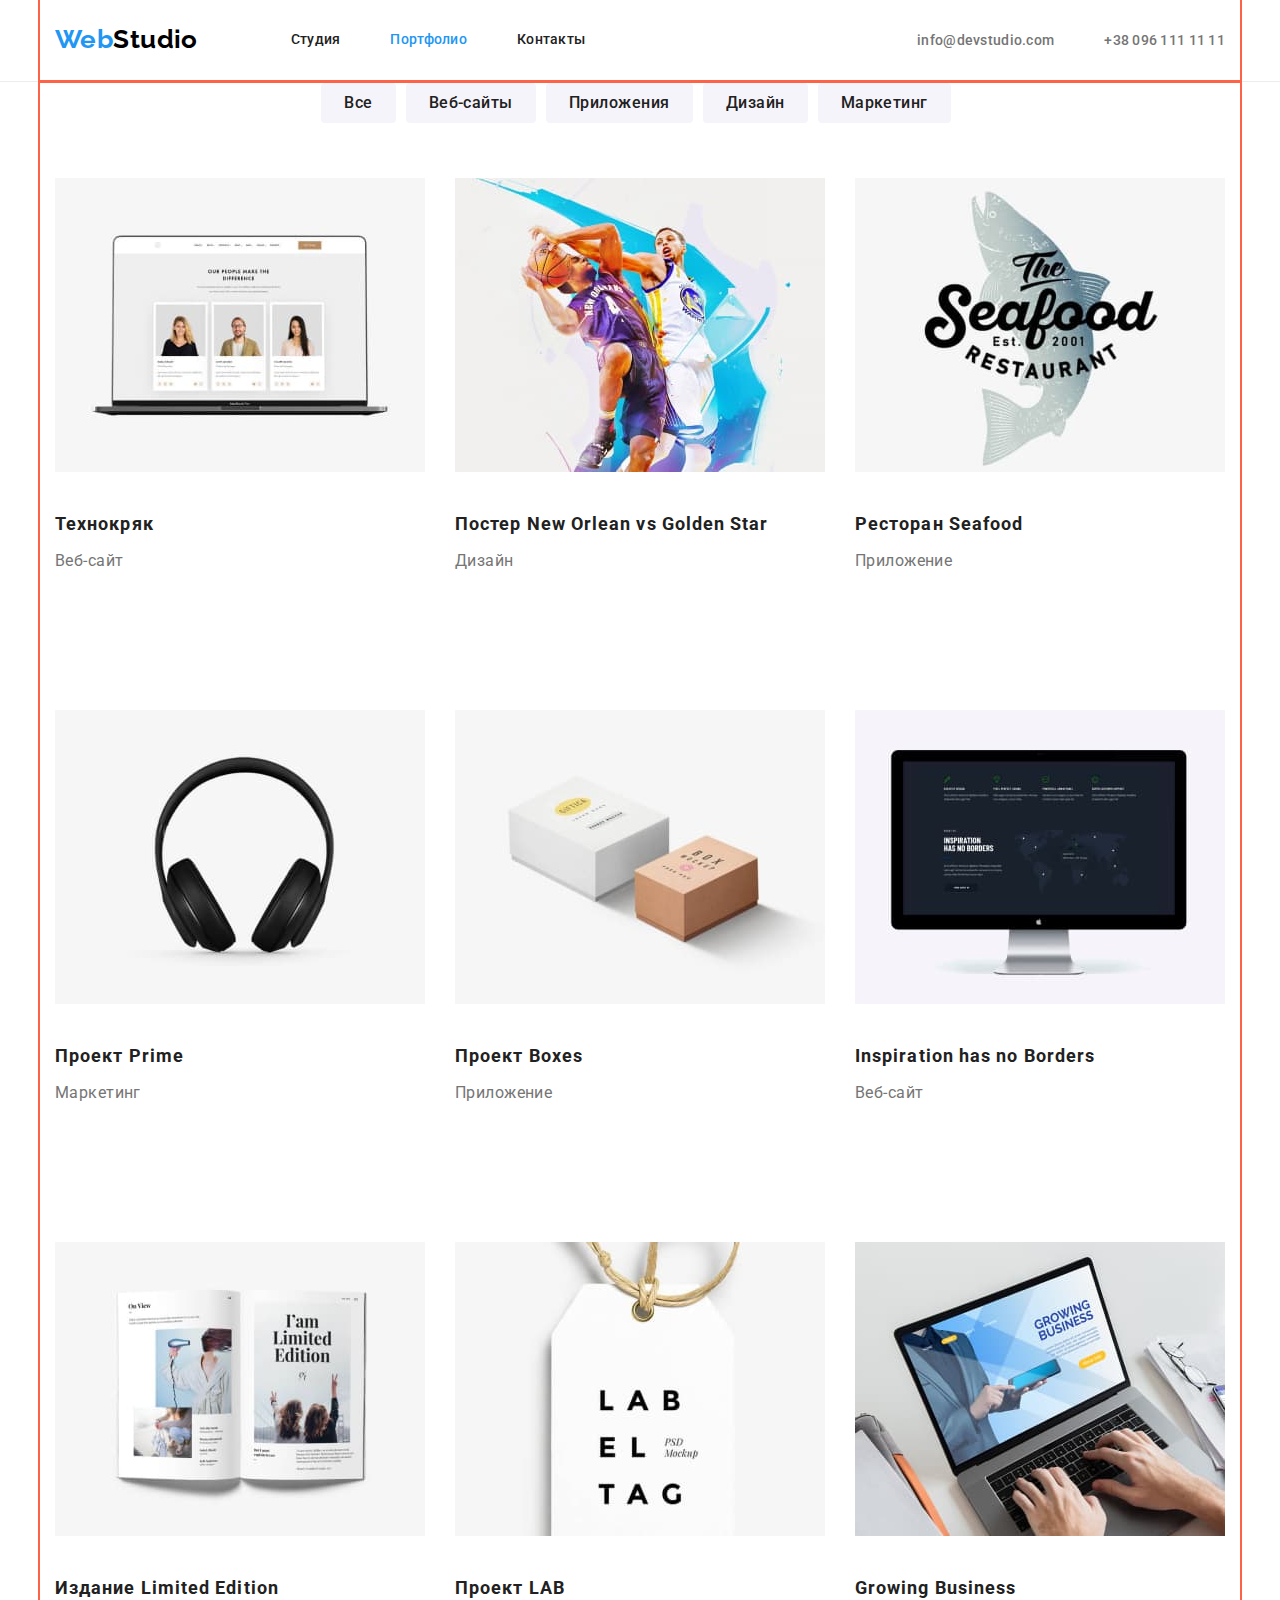
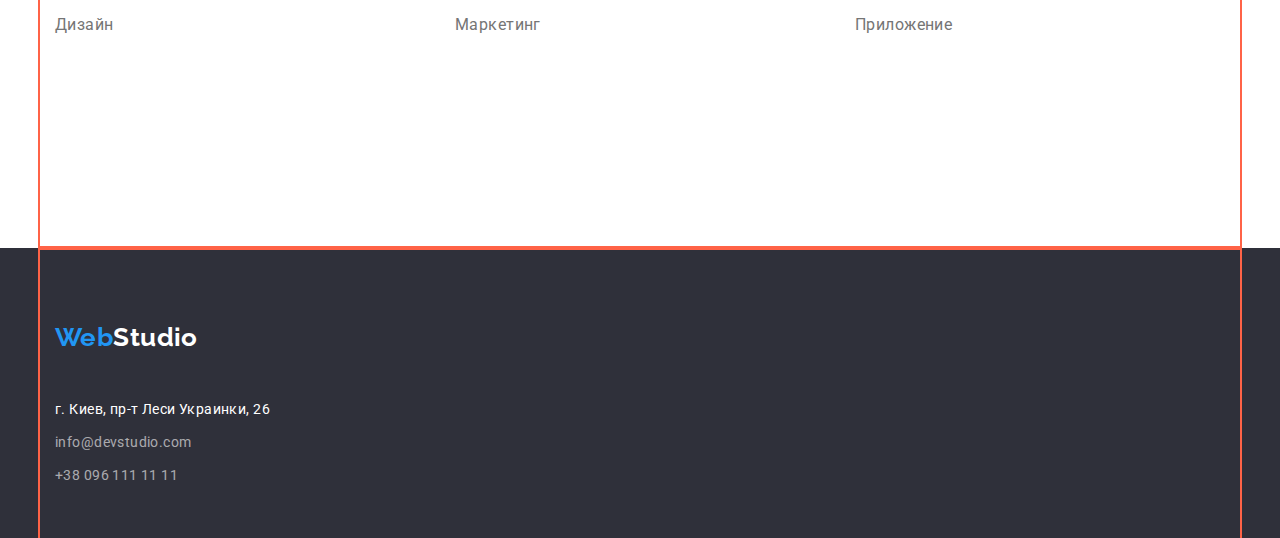
==== commit 39dd5f3c: "Исправленное дз  30.05" ====
--- a/portfolio.html
+++ b/portfolio.html
@@ -41,78 +41,89 @@
         <h1 class="visually-hidden">Примеры работ</h1>
         <!-- Герой -->
         <ul class="list filter">
-            <li class="list"><button type="button" class="button portfolio">Все</button></li>
-            <li class="list"><button type="button" class="button portfolio">Веб-сайты</button></li>
-            <li class="list"><button type="button" class="button portfolio">Приложения</button></li>
-            <li class="list"><button type="button" class="button portfolio">Дизайн</button></li>
-            <li class="list"><button type="button" class="button portfolio">Маркетинг</button></li>
+            <li class="cursor button"><button type="button" class="button portfolio">Все</button></li>
+            <li class="cursor button"><button type="button" class="button portfolio">Веб-сайты</button></li>
+            <li class="cursor button"><button type="button" class="button portfolio">Приложения</button></li>
+            <li class="cursor button"><button type="button" class="button portfolio">Дизайн</button></li>
+            <li class="cursor button"><button type="button" class="button portfolio">Маркетинг</button></li>
            
 
         </ul>
+        <div class="portfolio">
         <ul class="list porto">
             <li class="list-portfolio"><a href="" class="examples-link">
                 <img src="./images/picture4.jpg" alt="Технокряк" width="370" height="294" class="pictures"> 
+                <div class="portfolio transcription">
                 <h2 class="examples-title">Технокряк</h2>
-                <p class="examples-text">Веб-сайт</p>
+                <p class="examples-text">Веб-сайт</p></div>
                 </a>
             </li>
             <li class="list-portfolio"><a href="" class="examples-link">
                 <img src="./images/picture5.jpg" alt="Постер" width="370" height="294" class="pictures">
+                <div class="portfolio transcription">
                 <h2 class="examples-title">Постер New Orlean vs Golden Star</h2>
-                <p class="examples-text">Дизайн</p>
+                <p class="examples-text">Дизайн</p></div>
             </a>
             </li>
             <li class="list-portfolio">
                 <a href="" class="examples-link">
                 <img src="./images/picture6.jpg" alt="Ресторан Seafood" width="370" height="294" class="pictures">
+                <div class="portfolio transcription">
                 <h2 class="examples-title">Ресторан Seafood</h2>
-                <p class="examples-text">Приложение</p>
+                <p class="examples-text">Приложение</p></div>
             </a>
             
             </li>
             <li class="list-portfolio">
                 <a href="" class="examples-link">
                 <img src="./images/picture7.jpg" alt="Проект Prime" width="370" height="294" class="pictures">
+                <div class="portfolio transcription">
                 <h2 class="examples-title">Проект Prime</h2>
-                <p class="examples-text">Маркетинг</p>
+                <p class="examples-text">Маркетинг</p></div>
             </a>
             </li>
             <li class="list-portfolio">
                 <a href="" class="examples-link">
                 <img src="./images/picture8.jpg" alt="Проект Boxes" width="370" height="294" class="pictures">
+                <div class="portfolio transcription">
                 <h2 class="examples-title">Проект Boxes</h2>
-                <p class="examples-text">Приложение</p>
+                <p class="examples-text">Приложение</p></div>
             </a>
             </li>
             <li class="list-portfolio">
                 <a href="" class="examples-link">
-                <img src="./images/picture9.jpg" alt="Inspiration" width="370" height="294" class="pictures">
-                <h2 class="examples-title">Inspiration has no Borders</h2>
-                <p class="examples-text">Веб-сайт</p>
+                    <img src="./images/picture9.jpg" alt="Inspiration" width="370" height="294" class="pictures">
+                <div class="portfolio transcription">
+                    <h2 class="examples-title">Inspiration has no Borders</h2>
+                <p class="examples-text">Веб-сайт</p></div>
             </a>
             </li>
             <li class="list-portfolio">
                 <a href="" class="examples-link">
-                <img src="./images/picture10.jpg" alt="Издание" width="370" height="294" class="pictures">
-                <h2 class="examples-title">Издание Limited Edition</h2>
-                <p class="examples-text">Дизайн</p>
+                    <img src="./images/picture10.jpg" alt="Издание" width="370" height="294" class="pictures">
+                <div class="portfolio transcription">
+                    <h2 class="examples-title">Издание Limited Edition</h2>
+                <p class="examples-text">Дизайн</p></div>
             </a>
             </li>
             <li class="list-portfolio">
                 <a href="" class="examples-link">
                 <img src="./images/picture11.jpg" alt="Проект LAB" width="370" height="294" class="pictures">
+                <div class="portfolio transcription">
                 <h2 class="examples-title">Проект LAB</h2>
-                <p class="examples-text">Маркетинг</p>
+                <p class="examples-text">Маркетинг</p></div>
             </a>
             </li>
             <li class="list-portfolio">
                 <a href="" class="examples-link">
                 <img src="./images/picture12.jpg" alt="Growing Business" width="370" height="294" class="pictures">
+                <div class="portfolio transcription">
                 <h2 class="examples-title">Growing Business </h2>
-                <p class="examples-text">Приложение</p>
+                <p class="examples-text">Приложение</p></div>
             </a>
             </li>
         </ul>
+        </div>
     </div>
     </section>
 </main>
@@ -120,19 +131,21 @@
 <!-- Футер , -->
 
 <footer class="footer">
-    <div class="conteiner">
-    <!--Футер-->
-    <a href="./index.html" class="logo footer"><span class="web">Web</span><span class="studio-footer">Studio</span></a>
-<address>
-   <ul class="list-adress list">
-  <li class="list"> <a href="https://goo.gl/maps/uKGxG5egsuMHE9eL8" target="_blank" rel="noopener norefferrer" class="map">г. Киев, пр-т Леси Украинки, 26</a></li>
-   <li class="list"><a href="mailto:info@example.com" class="mail">info@devstudio.com</a></li>
-   <li class="list"> <a href="tel:+380961111111" class="telephone">+38 096 111 11 11</a>
+    <div class="conteiner footer">
+        <!--Футер-->
+        <a href="./index.html" class="logo footer"><span class="web">Web</span><span
+                class="studio-footer">Studio</span></a>
+        <address>
+            <ul class="list-adress list">
+                <li class="list"> <a href="https://goo.gl/maps/uKGxG5egsuMHE9eL8" target="_blank"
+                        rel="noopener norefferrer" class="map">г. Киев, пр-т Леси Украинки, 26</a></li>
+                <li class="list"><a href="mailto:info@example.com" class="mail">info@devstudio.com</a></li>
+                <li class="list"> <a href="tel:+380961111111" class="telephone">+38 096 111 11 11</a>
 
-   </li>
-</ul>
-</address>
-</div>
+                </li>
+            </ul>
+        </address>
+    </div>
 </footer>
 
 </body>
--- a/css/styles.css
+++ b/css/styles.css
@@ -161,7 +161,7 @@
 } 
 
 /* Контакты */
-.list.autorization{margin-left: 331px;
+.list.autorization{margin-left: auto;
 
 }
 .list.auth{
@@ -208,9 +208,12 @@
 
     
 }
+.conteiner.hero{
+    padding-top: 200px;
+    padding-bottom: 200px;
+}
 .hero-title{
    display: inline-block;
-   margin-top: 200px;
    margin-bottom: 30px;
 
 color: var(--head-text-color);
@@ -225,7 +228,7 @@
 .button.main{
 min-width: 200px;
 padding: 10px 32px;
-margin-bottom: 200px;
+border: none;
 
 background-color: var(--acent-color);
 color: var(--head-text-color);
@@ -233,17 +236,22 @@
 font-weight: 700;
 font-size: 16px;
 line-height: 1.87;
-
-}
-.button.main:hover{
+letter-spacing: 0.06em;
+
+}
+.button.main:hover,
+.button.main:focus {
     background-color: var(--background-main-button);
 }
 /* Особенности Feature */
-.feature.list{
-    display: flex;
-    flex-wrap: wrap;
+.conteiner.section{
     padding-top: 94px;
     padding-bottom: 94px;
+    
+}
+.feature.list{
+    display: flex;
+    flex-wrap: wrap;
 
 }
 .feature.list .item{
@@ -277,8 +285,10 @@
     letter-spacing: 0.03em;
 }
 /*  Специализация */
-.specialisation{
-   
+.conteiner.specialisation{
+    padding-top: 94px;
+    padding-bottom: 94px;
+
 }
 .specialisation-title{
     margin-top: 0;
@@ -296,7 +306,6 @@
     list-style: none;
     display: inline-block;
     margin-top: 0;
-    margin-bottom: 94px;
     display: flex;
 }
 .specialisation-item{
@@ -307,15 +316,18 @@
     margin-right: 0;
 }
 /*  Team */
-
+.conteiner.team {
+    padding-top: 94px;
+    padding-bottom: 94px;
+
+}
 .team.list{
     display: flex;
-    padding-bottom: 94px;
+
 }
 .team-title{
     margin-top: 0;
-    padding-top: 94px;
-    padding-bottom: 50px;
+    margin-bottom: 50px;
 
 
 
@@ -344,8 +356,8 @@
     margin-right: 0;
 }
 .title.secondary{
-    padding-top: 30px;
-    padding-bottom: 10px;
+    margin-bottom: 10px;
+   
 
     color: var(--secondary-hesd-color);
     font-family: "Roboto";
@@ -354,8 +366,21 @@
     line-height: 1.19;
     letter-spacing: 0.03em;
 }
-.team-text{
+ 
+.team-transcription{
+    display: block;
+    padding-top: 30px;
     padding-bottom: 30px;
+    margin-top: 0;
+
+}
+.team-tex{
+    font-family: 'Roboto';
+    font-style: normal;
+    font-weight: 400;
+    font-size: 16px;
+    line-height: 1.19;
+    letter-spacing: 0.03em;
 }
 
 /* Footer */
@@ -364,9 +389,14 @@
     background-color: var(--bacground-hero-color);
 }
 /* Logo */
+.conteiner.footer{
+    padding-top: 50px;
+    padding-bottom: 50px;
+}
 .footer .logo{
     display: block;
-    padding-top: 50px;
+    margin-bottom: 20px;
+   
 margin-right: 0;
 }
 .studio-footer {
@@ -375,7 +405,6 @@
 }
 .list-adress.list{
     display: block;
-    padding-bottom: 51px;
 
 }
 .list-adress .list{
@@ -434,16 +463,23 @@
 
 /* Portfolio */
 
+.main.portfolio{
+    margin-top: 0;
+    padding-top: 0;
+    padding-bottom: 0;
+}
 .filter {
     display: flex;
     justify-content: center;
     margin-top: 0;
+}
+.cursor.button{
+    margin-right: 8px;
 }
 .button.portfolio{
     padding: 6px 22px;
     text-align: center;
-    margin-right: 8px;
-    bleed: ;
+   
 
     background-color: var(--team-background-color);
     color: var(--secondary-hesd-color);
@@ -461,10 +497,14 @@
 .button.portfolio:last-child {
     margin-right: 0;
 }
+.portfolio{
+    padding-top: 34px;
+    padding-bottom: 94px;
+}
 .list.porto {
     display: flex;
     flex-wrap: wrap;
-    margin-top: 34px;
+  
 
 }
 .list-portfolio {
@@ -472,18 +512,16 @@
     flex-wrap: wrap;
     width: calc((100%-60)/3); 
     margin-right: 30px;
-    margin-bottom: 30px;
+
     }
     
     .list-portfolio:nth-child(3n) {
         margin-right: 0;
     }
     
-    .list-portfolio:nth-last-child(-n + 3) {
-        margin-bottom: 0;
-    }
+    
     .examples-title {
-        margin-top: 20px;
+    
         margin-bottom: 4px;
 
         color: var(--secondary-hesd-color);
@@ -500,6 +538,10 @@
         font-weight: 400;
         font-size: 16px;
         line-height: 1.88;
-        margin-top: 0;
-        margin-bottom: 20px;
-    }+      
+    
+    }
+    .list-portfolio{
+        padding-top: 20px;
+        padding-bottom: 20px;
+    }
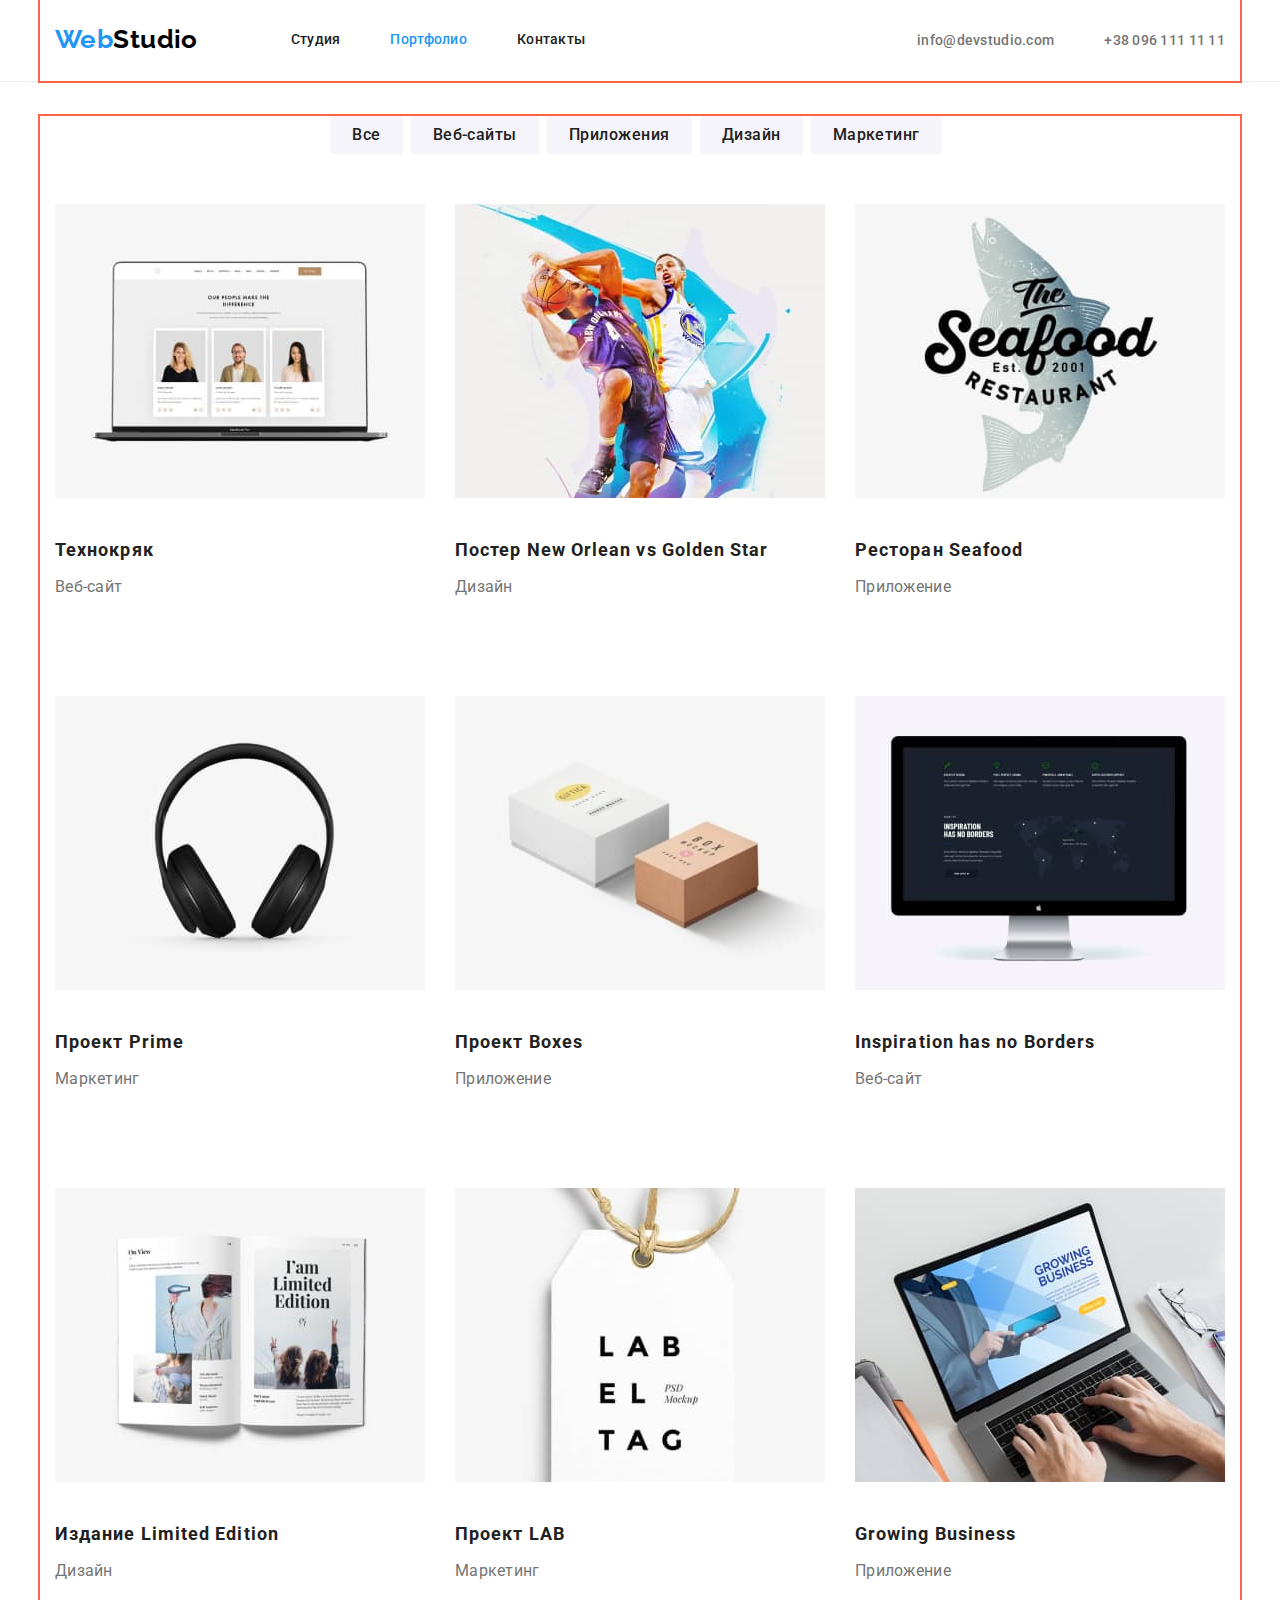
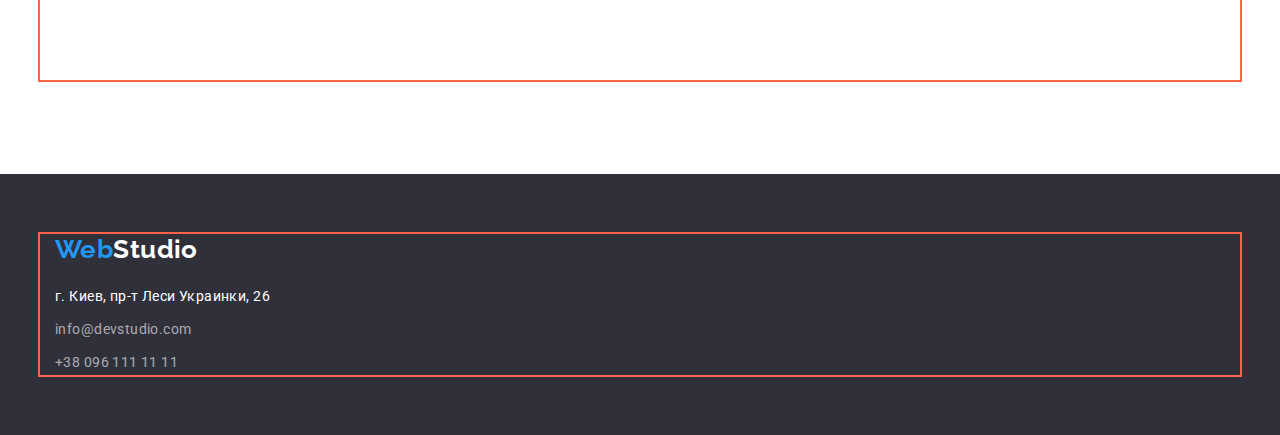
==== commit 177ef075: "Исправленное дз 31.05" ====
--- a/portfolio.html
+++ b/portfolio.html
@@ -20,14 +20,14 @@
         <nav class="site-nav">
             <a href="./index.html" class="logo"><span class="web">Web</span><span class="studio-head">Studio</span></a>
             <ul class="list navigation">
-                <li class="list nav"><a href="./index.html" class="link ">Студия</a></li>
-                <li class="list nav"><a href="./portfolio.html" class="link portfolio">Портфолио</a></li>
-                <li class="list nav"><a href="" class="link">Контакты</a></li>
+                <li class="nav"><a href="./index.html" class="link ">Студия</a></li>
+                <li class="nav"><a href="./portfolio.html" class="link portfolio">Портфолио</a></li>
+                <li class="nav"><a href="" class="link">Контакты</a></li>
             </ul>
         </nav>
         <ul class="list autorization">
-            <li class="list auth"><a href="mailto:info@devstudio.com" class="button-auth">info@devstudio.com</a></li>
-            <li class="list auth"><a href="tel:+380961111111" class="button-auth">+38 096 111 11 11</a></li>
+            <li class="auth"><a href="mailto:info@devstudio.com" class="button-auth">info@devstudio.com</a></li>
+            <li class="auth"><a href="tel:+380961111111" class="button-auth">+38 096 111 11 11</a></li>
 
         </ul>
     </div>
@@ -36,37 +36,37 @@
 
     <!-- Головна -->
     <main>
-    <section class="main portfolio">
+    <section class="portfolio">
         <div class="conteiner">
         <h1 class="visually-hidden">Примеры работ</h1>
         <!-- Герой -->
-        <ul class="list filter">
-            <li class="cursor button"><button type="button" class="button portfolio">Все</button></li>
-            <li class="cursor button"><button type="button" class="button portfolio">Веб-сайты</button></li>
-            <li class="cursor button"><button type="button" class="button portfolio">Приложения</button></li>
-            <li class="cursor button"><button type="button" class="button portfolio">Дизайн</button></li>
-            <li class="cursor button"><button type="button" class="button portfolio">Маркетинг</button></li>
+        <ul class="list filter list">
+            <li class="item"><button type="button" class="button-portfolio">Все</button></li>
+            <li class="item"><button type="button" class="button-portfolio">Веб-сайты</button></li>
+            <li class="item"><button type="button" class="button-portfolio">Приложения</button></li>
+            <li class="item"><button type="button" class="button-portfolio">Дизайн</button></li>
+            <li class="item"><button type="button" class="button-portfolio">Маркетинг</button></li>
            
 
         </ul>
-        <div class="portfolio">
-        <ul class="list porto">
-            <li class="list-portfolio"><a href="" class="examples-link">
+        
+        <ul class="portfolio-list list">
+            <li class="portfolio-item"><a href="" class="examples link">
                 <img src="./images/picture4.jpg" alt="Технокряк" width="370" height="294" class="pictures"> 
                 <div class="portfolio transcription">
                 <h2 class="examples-title">Технокряк</h2>
                 <p class="examples-text">Веб-сайт</p></div>
                 </a>
             </li>
-            <li class="list-portfolio"><a href="" class="examples-link">
+            <li class="portfolio-item"><a href="" class="examples link">
                 <img src="./images/picture5.jpg" alt="Постер" width="370" height="294" class="pictures">
                 <div class="portfolio transcription">
                 <h2 class="examples-title">Постер New Orlean vs Golden Star</h2>
                 <p class="examples-text">Дизайн</p></div>
             </a>
             </li>
-            <li class="list-portfolio">
-                <a href="" class="examples-link">
+            <li class="portfolio-item">
+                <a href="" class="examples link">
                 <img src="./images/picture6.jpg" alt="Ресторан Seafood" width="370" height="294" class="pictures">
                 <div class="portfolio transcription">
                 <h2 class="examples-title">Ресторан Seafood</h2>
@@ -74,48 +74,48 @@
             </a>
             
             </li>
-            <li class="list-portfolio">
-                <a href="" class="examples-link">
+            <li class="portfolio-item">
+                <a href="" class="examples link">
                 <img src="./images/picture7.jpg" alt="Проект Prime" width="370" height="294" class="pictures">
                 <div class="portfolio transcription">
                 <h2 class="examples-title">Проект Prime</h2>
                 <p class="examples-text">Маркетинг</p></div>
             </a>
             </li>
-            <li class="list-portfolio">
-                <a href="" class="examples-link">
+            <li class="portfolio-item">
+                <a href="" class="examples link">
                 <img src="./images/picture8.jpg" alt="Проект Boxes" width="370" height="294" class="pictures">
                 <div class="portfolio transcription">
                 <h2 class="examples-title">Проект Boxes</h2>
                 <p class="examples-text">Приложение</p></div>
             </a>
             </li>
-            <li class="list-portfolio">
-                <a href="" class="examples-link">
+            <li class="portfolio-item">
+                <a href="" class="examples link">
                     <img src="./images/picture9.jpg" alt="Inspiration" width="370" height="294" class="pictures">
                 <div class="portfolio transcription">
                     <h2 class="examples-title">Inspiration has no Borders</h2>
                 <p class="examples-text">Веб-сайт</p></div>
             </a>
             </li>
-            <li class="list-portfolio">
-                <a href="" class="examples-link">
+            <li class="portfolio-item">
+                <a href="" class="examples link">
                     <img src="./images/picture10.jpg" alt="Издание" width="370" height="294" class="pictures">
                 <div class="portfolio transcription">
                     <h2 class="examples-title">Издание Limited Edition</h2>
                 <p class="examples-text">Дизайн</p></div>
             </a>
             </li>
-            <li class="list-portfolio">
-                <a href="" class="examples-link">
+            <li class="portfolio-item">
+                <a href="" class="examples link">
                 <img src="./images/picture11.jpg" alt="Проект LAB" width="370" height="294" class="pictures">
                 <div class="portfolio transcription">
                 <h2 class="examples-title">Проект LAB</h2>
                 <p class="examples-text">Маркетинг</p></div>
             </a>
             </li>
-            <li class="list-portfolio">
-                <a href="" class="examples-link">
+            <li class="portfolio-item">
+                <a href="" class="examples link">
                 <img src="./images/picture12.jpg" alt="Growing Business" width="370" height="294" class="pictures">
                 <div class="portfolio transcription">
                 <h2 class="examples-title">Growing Business </h2>
@@ -123,7 +123,7 @@
             </a>
             </li>
         </ul>
-        </div>
+        
     </div>
     </section>
 </main>
@@ -131,9 +131,9 @@
 <!-- Футер , -->
 
 <footer class="footer">
-    <div class="conteiner footer">
+    <div class="conteiner">
         <!--Футер-->
-        <a href="./index.html" class="logo footer"><span class="web">Web</span><span
+        <a href="./index.html" class="logo-footer"><span class="web">Web</span><span
                 class="studio-footer">Studio</span></a>
         <address>
             <ul class="list-adress list">
--- a/css/styles.css
+++ b/css/styles.css
@@ -97,15 +97,12 @@
      address{
          font-style: normal;
      }
-  a {
-      text-decoration: none;
-      color: var(--primary-text-color);
-  }
+
     
 /* page-header */
 .conteiner.main-nav{
     display: flex;
-    align-items: center;
+    
  
 }
 .page-header{
@@ -142,7 +139,7 @@
 .site-nav{
     display: flex;
 }
-.list.nav {
+.nav {
     display: block;
     margin-right: 50px;
     padding-top: 32px;
@@ -156,7 +153,7 @@
    
 
 }
-.list.nav:last-child{
+.nav:last-child{
     margin-right: 0;
 } 
 
@@ -164,7 +161,7 @@
 .list.autorization{margin-left: auto;
 
 }
-.list.auth{
+.auth{
 display: flex;
 margin-right: 50px;
 padding-top: 32px;
@@ -179,7 +176,7 @@
 letter-spacing: 0.02em;
 
 }
-.list.auth:last-child{
+.auth:last-child{
     margin-right: 0;
 }
 .button-auth{
@@ -205,13 +202,12 @@
 .hero{
     background-color:var(--bacground-hero-color) ;
     text-align: center;
-
-    
-}
-.conteiner.hero{
     padding-top: 200px;
     padding-bottom: 200px;
-}
+
+    
+}
+
 .hero-title{
    display: inline-block;
    margin-bottom: 30px;
@@ -244,10 +240,9 @@
     background-color: var(--background-main-button);
 }
 /* Особенности Feature */
-.conteiner.section{
+.spection{
     padding-top: 94px;
     padding-bottom: 94px;
-    
 }
 .feature.list{
     display: flex;
@@ -285,8 +280,7 @@
     letter-spacing: 0.03em;
 }
 /*  Специализация */
-.conteiner.specialisation{
-    padding-top: 94px;
+.specialisation{
     padding-bottom: 94px;
 
 }
@@ -310,16 +304,15 @@
 }
 .specialisation-item{
     margin-right: 30px;
-margin-bottom: 94px;
 }
 .specialisation-item:last-child{
     margin-right: 0;
 }
 /*  Team */
-.conteiner.team {
+.team {
     padding-top: 94px;
     padding-bottom: 94px;
-
+background-color: var(--team-background-color);
 }
 .team.list{
     display: flex;
@@ -342,8 +335,8 @@
 }
 
 .photos{
-    margin-top: 0;
-    background-color: var(--team-background-color);
+
+    background-color: var(--head-text-color);
     text-align: center;
     margin-right: 30px;
     box-shadow: 0px 1px 3px rgba(0, 0, 0, 0.12),
@@ -385,19 +378,22 @@
 
 /* Footer */
 .footer {
-    display: block;
-    background-color: var(--bacground-hero-color);
+padding-top: 60px;
+padding-bottom: 60px;
+background-color: var(--bacground-hero-color);
 }
 /* Logo */
-.conteiner.footer{
-    padding-top: 50px;
-    padding-bottom: 50px;
-}
-.footer .logo{
+
+.logo-footer{
     display: block;
     margin-bottom: 20px;
-   
-margin-right: 0;
+
+    color: var(--bacground-hero-color);
+    font-family: "Raleway",
+    sans-serif;
+    font-weight: 700;
+    font-size: 26px;
+    line-height: 1.19;
 }
 .studio-footer {
     color: var(--head-text-color);
@@ -405,10 +401,13 @@
 }
 .list-adress.list{
     display: block;
+ 
+    
 
 }
 .list-adress .list{
     margin-bottom: 9px;
+   
 }
 .list-adress .list:last-child{
     margin-bottom:0;
@@ -421,6 +420,7 @@
     font-size: 14px;
     line-height: 1.71;
     letter-spacing: 0.03em;
+    text-decoration: none;
 
 }
 
@@ -437,6 +437,7 @@
     font-size: 14px;
     line-height: 1.71;
     letter-spacing: 0.03em;
+    text-decoration: none;
 
 
 }
@@ -454,6 +455,7 @@
     font-size: 14px;
     line-height: 1.71;
     letter-spacing: 0.03em%;
+    text-decoration: none;
 }
 
 .telephone:hover,
@@ -463,20 +465,20 @@
 
 /* Portfolio */
 
-.main.portfolio{
-    margin-top: 0;
-    padding-top: 0;
-    padding-bottom: 0;
+.portfolio{
+    padding-top: 94px;
+    padding-bottom: 94px;
+    
 }
 .filter {
     display: flex;
     justify-content: center;
-    margin-top: 0;
-}
-.cursor.button{
+   margin-bottom: 50px;
+}
+.list.filter .item{
     margin-right: 8px;
 }
-.button.portfolio{
+.button-portfolio{
     padding: 6px 22px;
     text-align: center;
    
@@ -488,35 +490,41 @@
     font-size: 16px;
     line-height: 1.63;
     letter-spacing: 0.03em;
-}
-.button.portfolio:hover,
-.button.portfolio:focus {
+    border-radius: 4px;
+    border: none
+}
+.button-portfolio:hover,
+.button-portfolio:focus {
     background-color: var(--acent-color);
     color: var(--head-text-color);
 }
-.button.portfolio:last-child {
+.button-portfolio:last-child {
     margin-right: 0;
 }
 .portfolio{
     padding-top: 34px;
     padding-bottom: 94px;
 }
-.list.porto {
+.portfolio-list.list {
     display: flex;
     flex-wrap: wrap;
+    
   
 
 }
-.list-portfolio {
-    display: flex;
-    flex-wrap: wrap;
+.portfolio-item {
+    
     width: calc((100%-60)/3); 
     margin-right: 30px;
-
-    }
-    
-    .list-portfolio:nth-child(3n) {
+ 
+
+    }
+    
+    .portfolio-item:nth-child(3n) {
         margin-right: 0;
+    }
+    .portfolio-item:nth-child(-n+3){
+        margin-bottom: 0;
     }
     
     
@@ -530,6 +538,7 @@
         font-size: 18px;
         line-height: 2;
         letter-spacing: 0.06em;
+        
        
     
     }
@@ -538,10 +547,11 @@
         font-weight: 400;
         font-size: 16px;
         line-height: 1.88;
+        
       
     
     }
-    .list-portfolio{
-        padding-top: 20px;
-        padding-bottom: 20px;
-    }
+    .portfolio.transcription{
+      padding: 20px, 24px;
+    
+    }
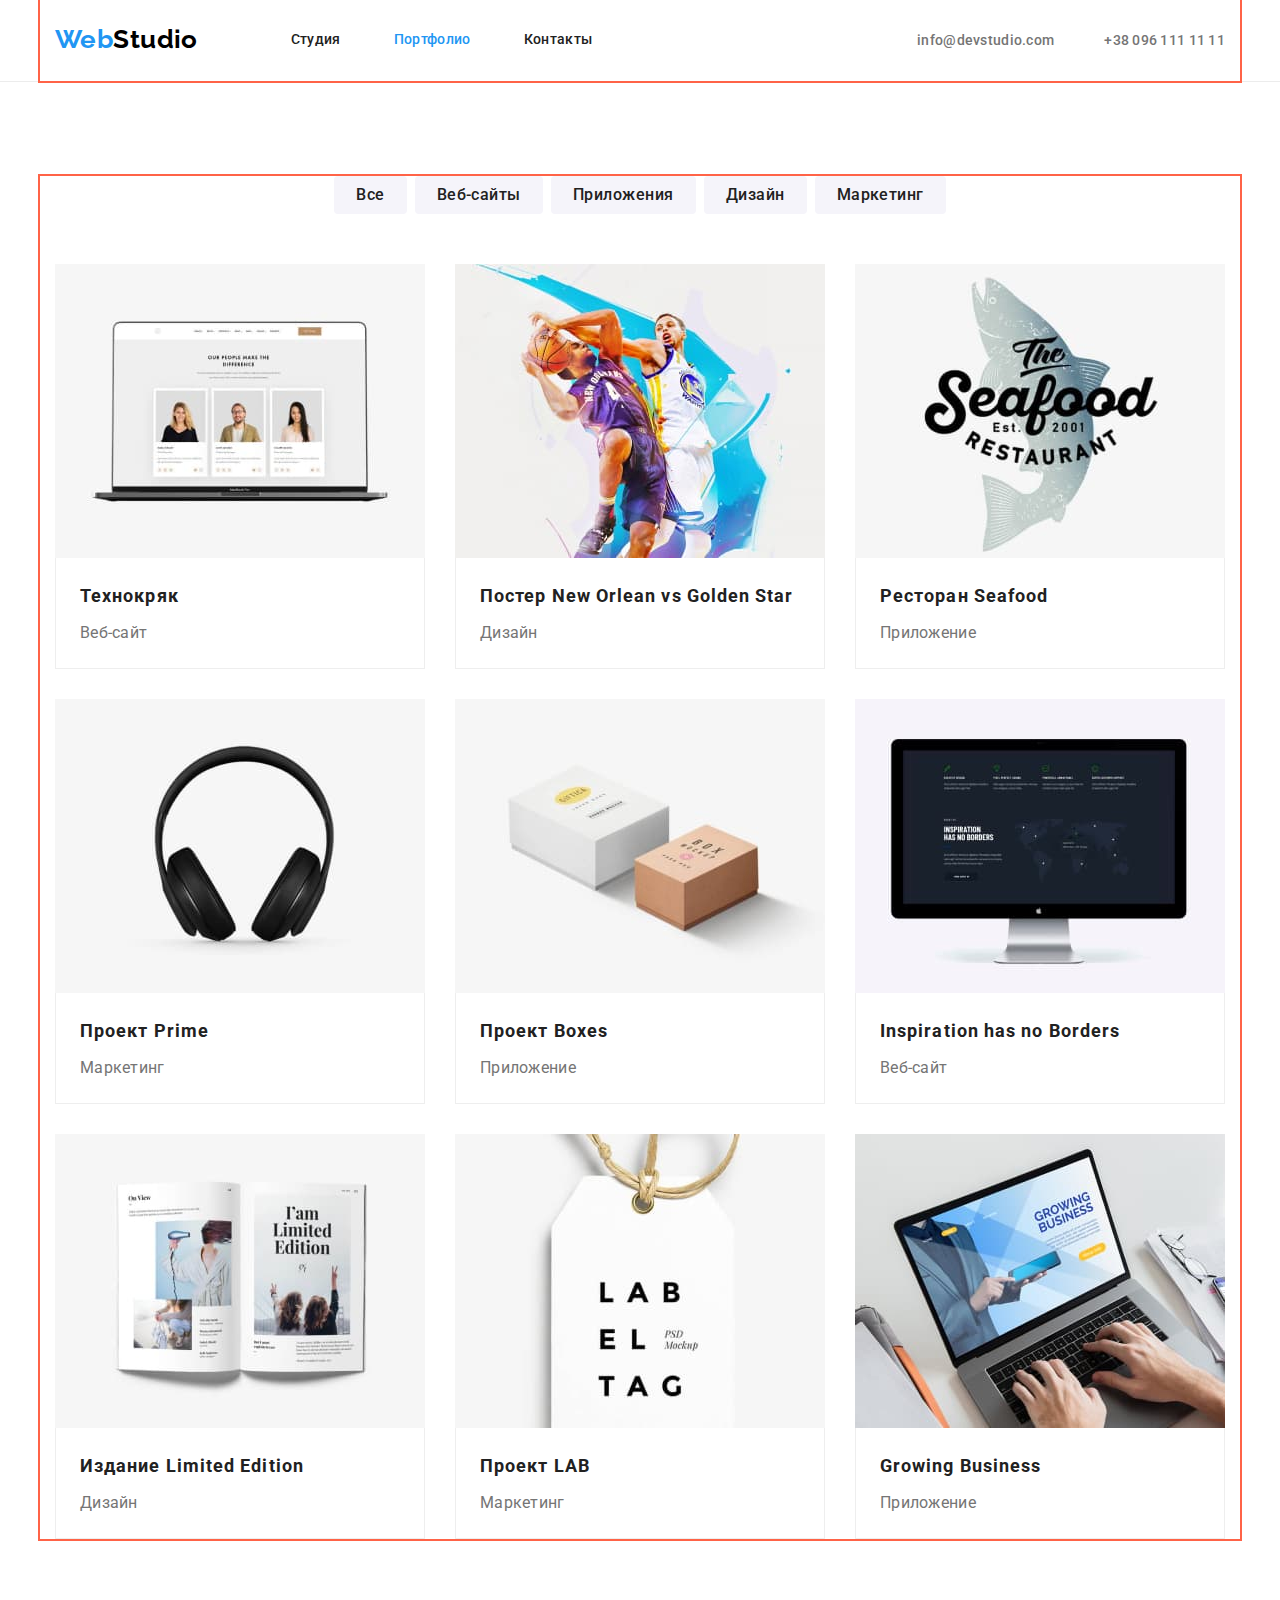
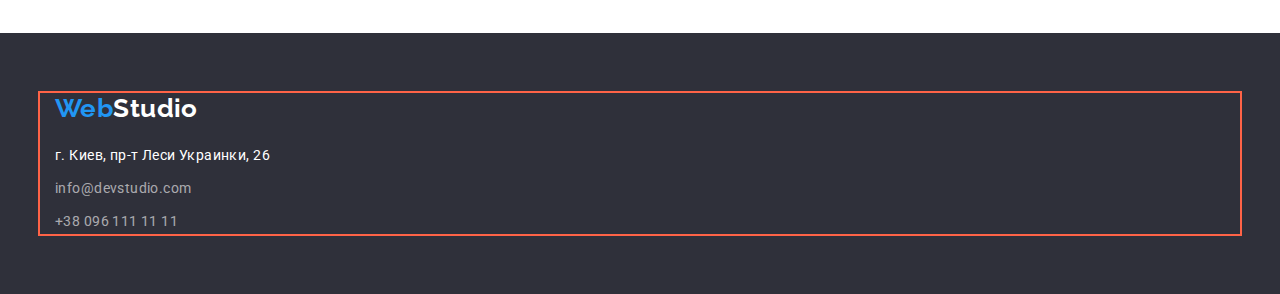
==== commit 15624816: "Исправленное дз 02.01" ====
--- a/portfolio.html
+++ b/portfolio.html
@@ -53,14 +53,14 @@
         <ul class="portfolio-list list">
             <li class="portfolio-item"><a href="" class="examples link">
                 <img src="./images/picture4.jpg" alt="Технокряк" width="370" height="294" class="pictures"> 
-                <div class="portfolio transcription">
+                <div class="discription">
                 <h2 class="examples-title">Технокряк</h2>
                 <p class="examples-text">Веб-сайт</p></div>
                 </a>
             </li>
             <li class="portfolio-item"><a href="" class="examples link">
                 <img src="./images/picture5.jpg" alt="Постер" width="370" height="294" class="pictures">
-                <div class="portfolio transcription">
+                <div class="discription">
                 <h2 class="examples-title">Постер New Orlean vs Golden Star</h2>
                 <p class="examples-text">Дизайн</p></div>
             </a>
@@ -68,7 +68,7 @@
             <li class="portfolio-item">
                 <a href="" class="examples link">
                 <img src="./images/picture6.jpg" alt="Ресторан Seafood" width="370" height="294" class="pictures">
-                <div class="portfolio transcription">
+                <div class="discription">
                 <h2 class="examples-title">Ресторан Seafood</h2>
                 <p class="examples-text">Приложение</p></div>
             </a>
@@ -77,7 +77,7 @@
             <li class="portfolio-item">
                 <a href="" class="examples link">
                 <img src="./images/picture7.jpg" alt="Проект Prime" width="370" height="294" class="pictures">
-                <div class="portfolio transcription">
+                <div class="discription">
                 <h2 class="examples-title">Проект Prime</h2>
                 <p class="examples-text">Маркетинг</p></div>
             </a>
@@ -85,7 +85,7 @@
             <li class="portfolio-item">
                 <a href="" class="examples link">
                 <img src="./images/picture8.jpg" alt="Проект Boxes" width="370" height="294" class="pictures">
-                <div class="portfolio transcription">
+                <div class="discription">
                 <h2 class="examples-title">Проект Boxes</h2>
                 <p class="examples-text">Приложение</p></div>
             </a>
@@ -93,7 +93,7 @@
             <li class="portfolio-item">
                 <a href="" class="examples link">
                     <img src="./images/picture9.jpg" alt="Inspiration" width="370" height="294" class="pictures">
-                <div class="portfolio transcription">
+                <div class="discription">
                     <h2 class="examples-title">Inspiration has no Borders</h2>
                 <p class="examples-text">Веб-сайт</p></div>
             </a>
@@ -101,7 +101,7 @@
             <li class="portfolio-item">
                 <a href="" class="examples link">
                     <img src="./images/picture10.jpg" alt="Издание" width="370" height="294" class="pictures">
-                <div class="portfolio transcription">
+                <div class="discription">
                     <h2 class="examples-title">Издание Limited Edition</h2>
                 <p class="examples-text">Дизайн</p></div>
             </a>
@@ -109,7 +109,7 @@
             <li class="portfolio-item">
                 <a href="" class="examples link">
                 <img src="./images/picture11.jpg" alt="Проект LAB" width="370" height="294" class="pictures">
-                <div class="portfolio transcription">
+                <div class="discription">
                 <h2 class="examples-title">Проект LAB</h2>
                 <p class="examples-text">Маркетинг</p></div>
             </a>
@@ -117,7 +117,7 @@
             <li class="portfolio-item">
                 <a href="" class="examples link">
                 <img src="./images/picture12.jpg" alt="Growing Business" width="370" height="294" class="pictures">
-                <div class="portfolio transcription">
+                <div class="discription">
                 <h2 class="examples-title">Growing Business </h2>
                 <p class="examples-text">Приложение</p></div>
             </a>
@@ -137,12 +137,10 @@
                 class="studio-footer">Studio</span></a>
         <address>
             <ul class="list-adress list">
-                <li class="list"> <a href="https://goo.gl/maps/uKGxG5egsuMHE9eL8" target="_blank"
+                <li class="adress item"> <a href="https://goo.gl/maps/uKGxG5egsuMHE9eL8" target="_blank"
                         rel="noopener norefferrer" class="map">г. Киев, пр-т Леси Украинки, 26</a></li>
-                <li class="list"><a href="mailto:info@example.com" class="mail">info@devstudio.com</a></li>
-                <li class="list"> <a href="tel:+380961111111" class="telephone">+38 096 111 11 11</a>
-
-                </li>
+                <li class="adress item"><a href="mailto:info@example.com" class="mail">info@devstudio.com</a></li>
+                <li class="adress item"><a href="tel:+380961111111" class="telephone">+38 096 111 11 11</a></li>
             </ul>
         </address>
     </div>
--- a/css/styles.css
+++ b/css/styles.css
@@ -102,6 +102,8 @@
 /* page-header */
 .conteiner.main-nav{
     display: flex;
+    justify-content: center;
+  
     
  
 }
@@ -119,7 +121,8 @@
     margin-right: 93px;    
     margin-left: 0; 
     padding-top: 24px;
-    padding-bottom: 25px;  
+    padding-bottom: 25px;
+    
 }
 .web{
     color: var(--acent-color);
@@ -138,12 +141,22 @@
 }
 .site-nav{
     display: flex;
+    justify-content: center;
+
+}
+.list.navigation {
+    display: inline-block;
+    padding-top: 0;
+    padding-bottom: 0;
+
 }
 .nav {
-    display: block;
+    display: inline-block;
     margin-right: 50px;
     padding-top: 32px;
     padding-bottom: 32px;
+    margin-top: 0;
+    margin-bottom: 0;
 
     font-family: 'Roboto';
 font-weight: 500;
@@ -158,14 +171,19 @@
 } 
 
 /* Контакты */
-.list.autorization{margin-left: auto;
-
+.list.autorization{
+    display: flex;
+    margin-left: auto;
+padding-top: 0;
+padding-bottom: 0;
 }
 .auth{
 display: flex;
 margin-right: 50px;
 padding-top: 32px;
 padding-bottom: 32px;
+margin-top: 0;
+margin-bottom: 0;
 
 color: var(--primary-text-color);
 font-family: 'Roboto';
@@ -209,8 +227,11 @@
 }
 
 .hero-title{
-   display: inline-block;
+   display:block;
    margin-bottom: 30px;
+   width: 696px;
+   margin-left: auto;
+   margin-right: auto;
 
 color: var(--head-text-color);
 font-family: "Roboto";
@@ -240,16 +261,21 @@
     background-color: var(--background-main-button);
 }
 /* Особенности Feature */
-.spection{
+.section.feature{
+   
+    
     padding-top: 94px;
     padding-bottom: 94px;
+
 }
 .feature.list{
     display: flex;
     flex-wrap: wrap;
 
+
 }
 .feature.list .item{
+
     margin-right: 30px;
     width: 270px;
 }
@@ -271,17 +297,15 @@
 
 }
 .feature-text {
-    color: var(--primary-text-color);
-    font-family: 'Roboto';
-    font-style: normal;
-    font-weight: 400;
-    font-size: 14px;
+
+  
     line-height: 1.71;
-    letter-spacing: 0.03em;
+
 }
 /*  Специализация */
 .specialisation{
     padding-bottom: 94px;
+    
 
 }
 .specialisation-title{
@@ -296,11 +320,13 @@
     text-align: center;
     letter-spacing: 0.03em;
     }
-.specialisation-list {
+.specialisation.list {
     list-style: none;
     display: inline-block;
     margin-top: 0;
     display: flex;
+    padding-bottom: 0;
+   
 }
 .specialisation-item{
     margin-right: 30px;
@@ -312,10 +338,13 @@
 .team {
     padding-top: 94px;
     padding-bottom: 94px;
+
 background-color: var(--team-background-color);
 }
 .team.list{
     display: flex;
+    padding-top: 0;
+ padding-bottom: 0;
 
 }
 .team-title{
@@ -367,7 +396,7 @@
     margin-top: 0;
 
 }
-.team-tex{
+.team-text{
     font-family: 'Roboto';
     font-style: normal;
     font-weight: 400;
@@ -405,11 +434,11 @@
     
 
 }
-.list-adress .list{
+.adress.item{
     margin-bottom: 9px;
    
 }
-.list-adress .list:last-child{
+.adress.item:last-child{
     margin-bottom:0;
 }
 .map {
@@ -476,12 +505,16 @@
    margin-bottom: 50px;
 }
 .list.filter .item{
-    margin-right: 8px;
-}
+margin-right: 8px;
+}
+.list.filter .item:last-child{
+    margin-right: 0;
+}
+
 .button-portfolio{
     padding: 6px 22px;
     text-align: center;
-   
+margin-right: 8px;
 
     background-color: var(--team-background-color);
     color: var(--secondary-hesd-color);
@@ -490,7 +523,7 @@
     font-size: 16px;
     line-height: 1.63;
     letter-spacing: 0.03em;
-    border-radius: 4px;
+    border-radius: 4px;  
     border: none
 }
 .button-portfolio:hover,
@@ -501,10 +534,7 @@
 .button-portfolio:last-child {
     margin-right: 0;
 }
-.portfolio{
-    padding-top: 34px;
-    padding-bottom: 94px;
-}
+
 .portfolio-list.list {
     display: flex;
     flex-wrap: wrap;
@@ -514,8 +544,9 @@
 }
 .portfolio-item {
     
-    width: calc((100%-60)/3); 
+    width: 370px; 
     margin-right: 30px;
+    margin-bottom: 30px;
  
 
     }
@@ -523,7 +554,7 @@
     .portfolio-item:nth-child(3n) {
         margin-right: 0;
     }
-    .portfolio-item:nth-child(-n+3){
+    .portfolio-item:nth-last-child(-n+3){
         margin-bottom: 0;
     }
     
@@ -551,7 +582,9 @@
       
     
     }
-    .portfolio.transcription{
-      padding: 20px, 24px;
-    
-    }
+    .discription{
+      padding: 20px 24px;
+      border: 1px solid #EEEEEE;
+      border-top:none
+    
+    }
